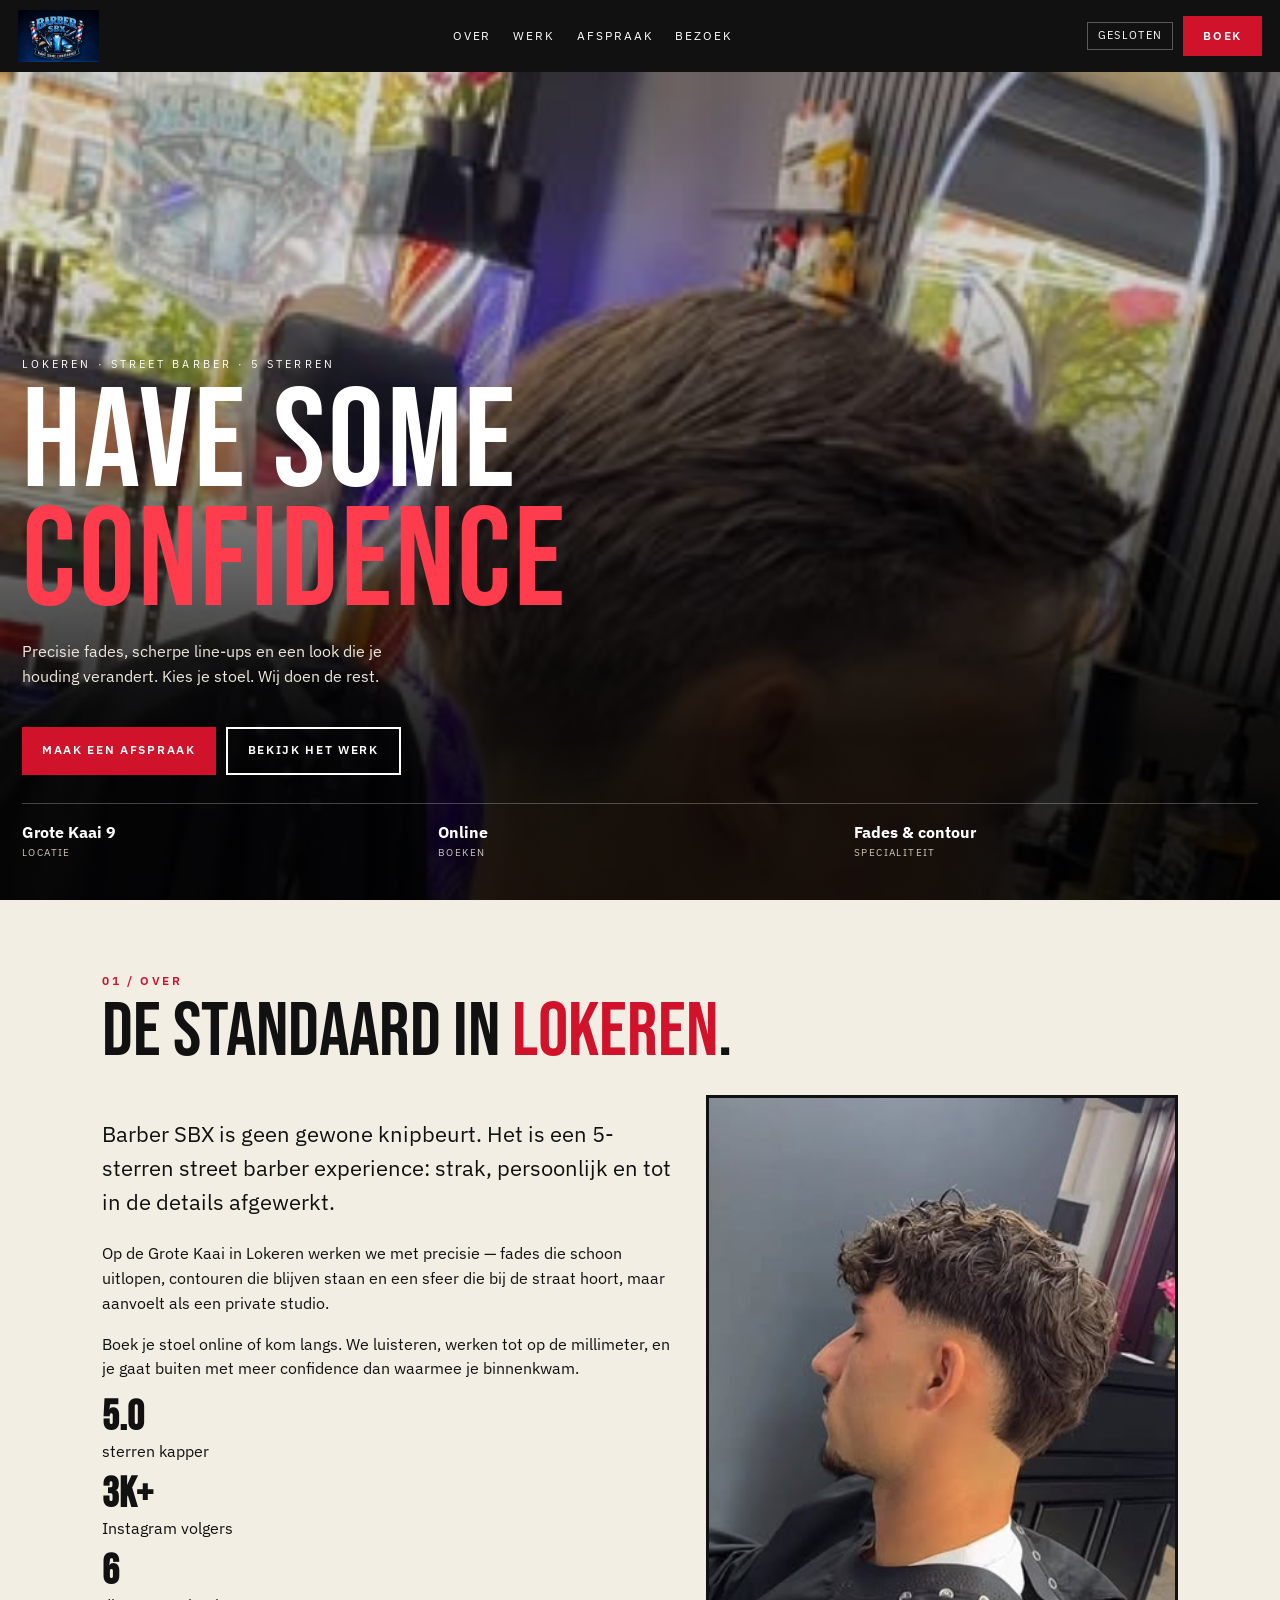
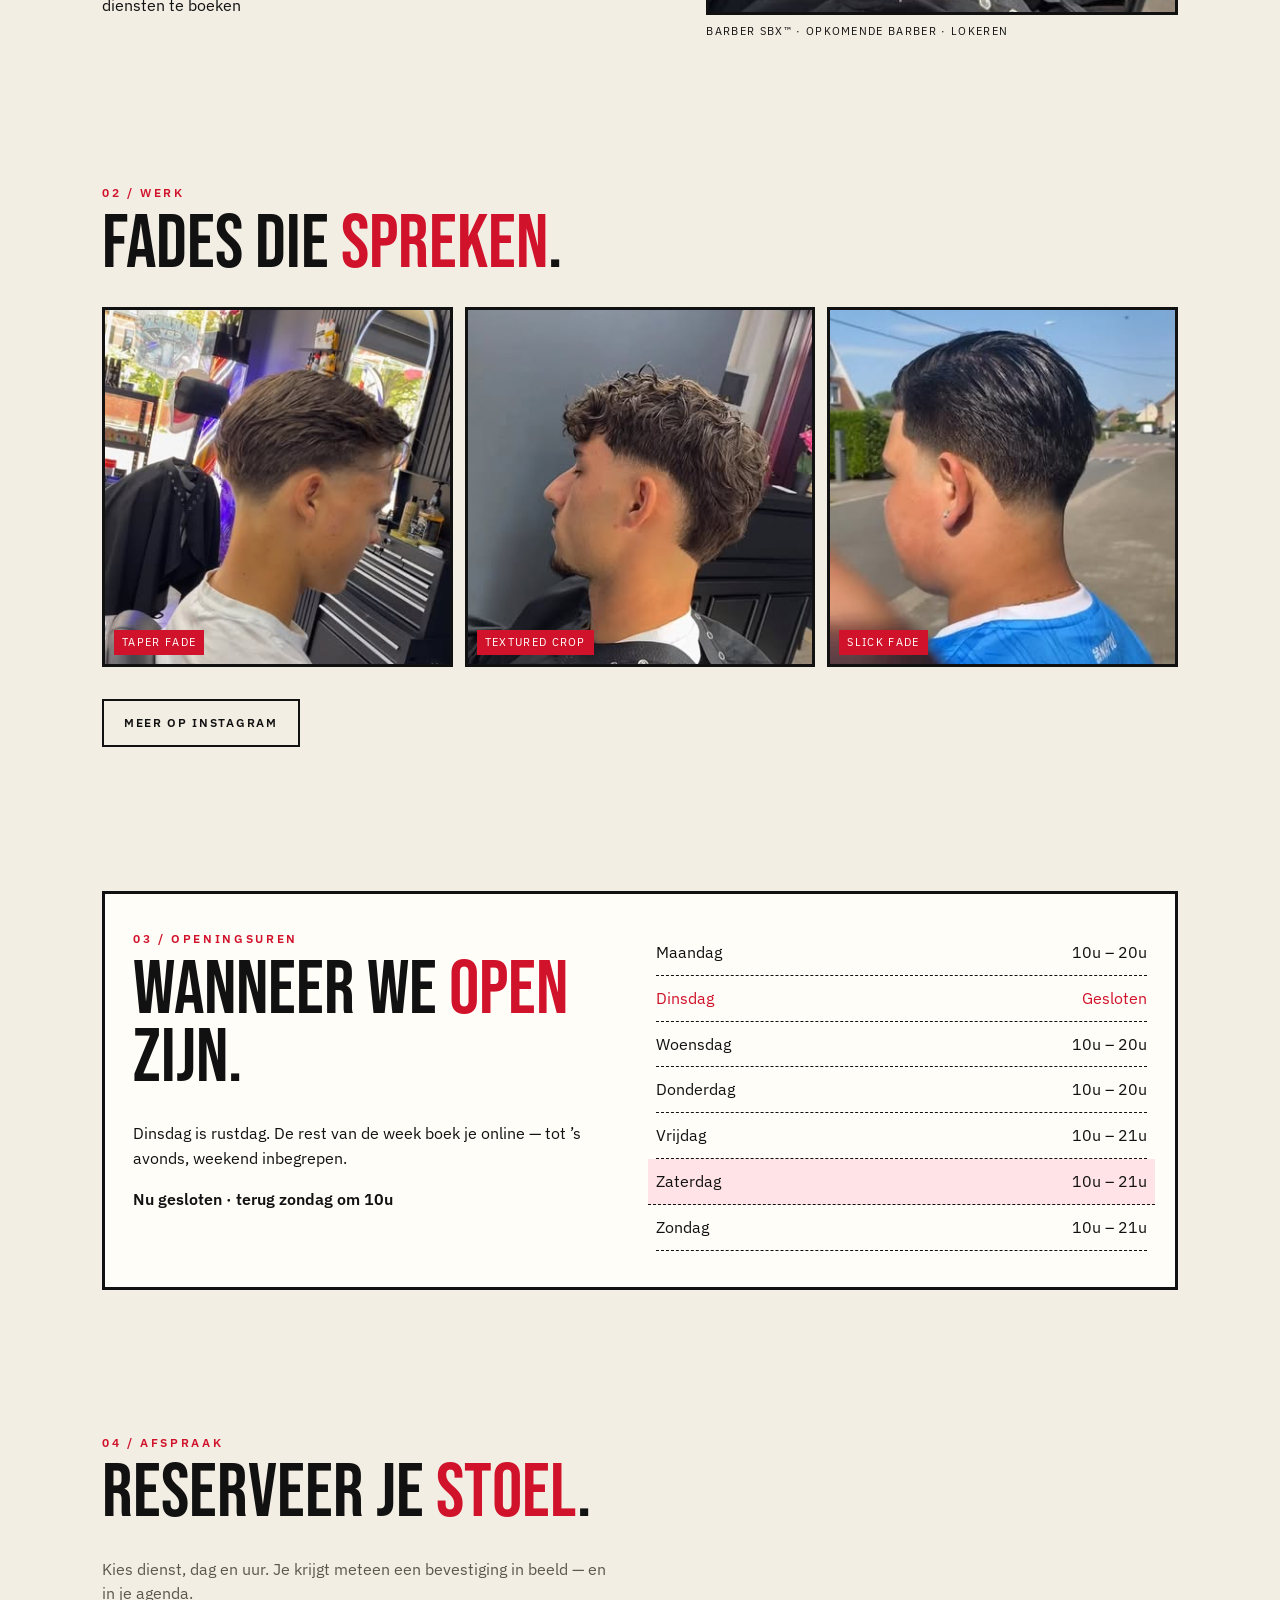
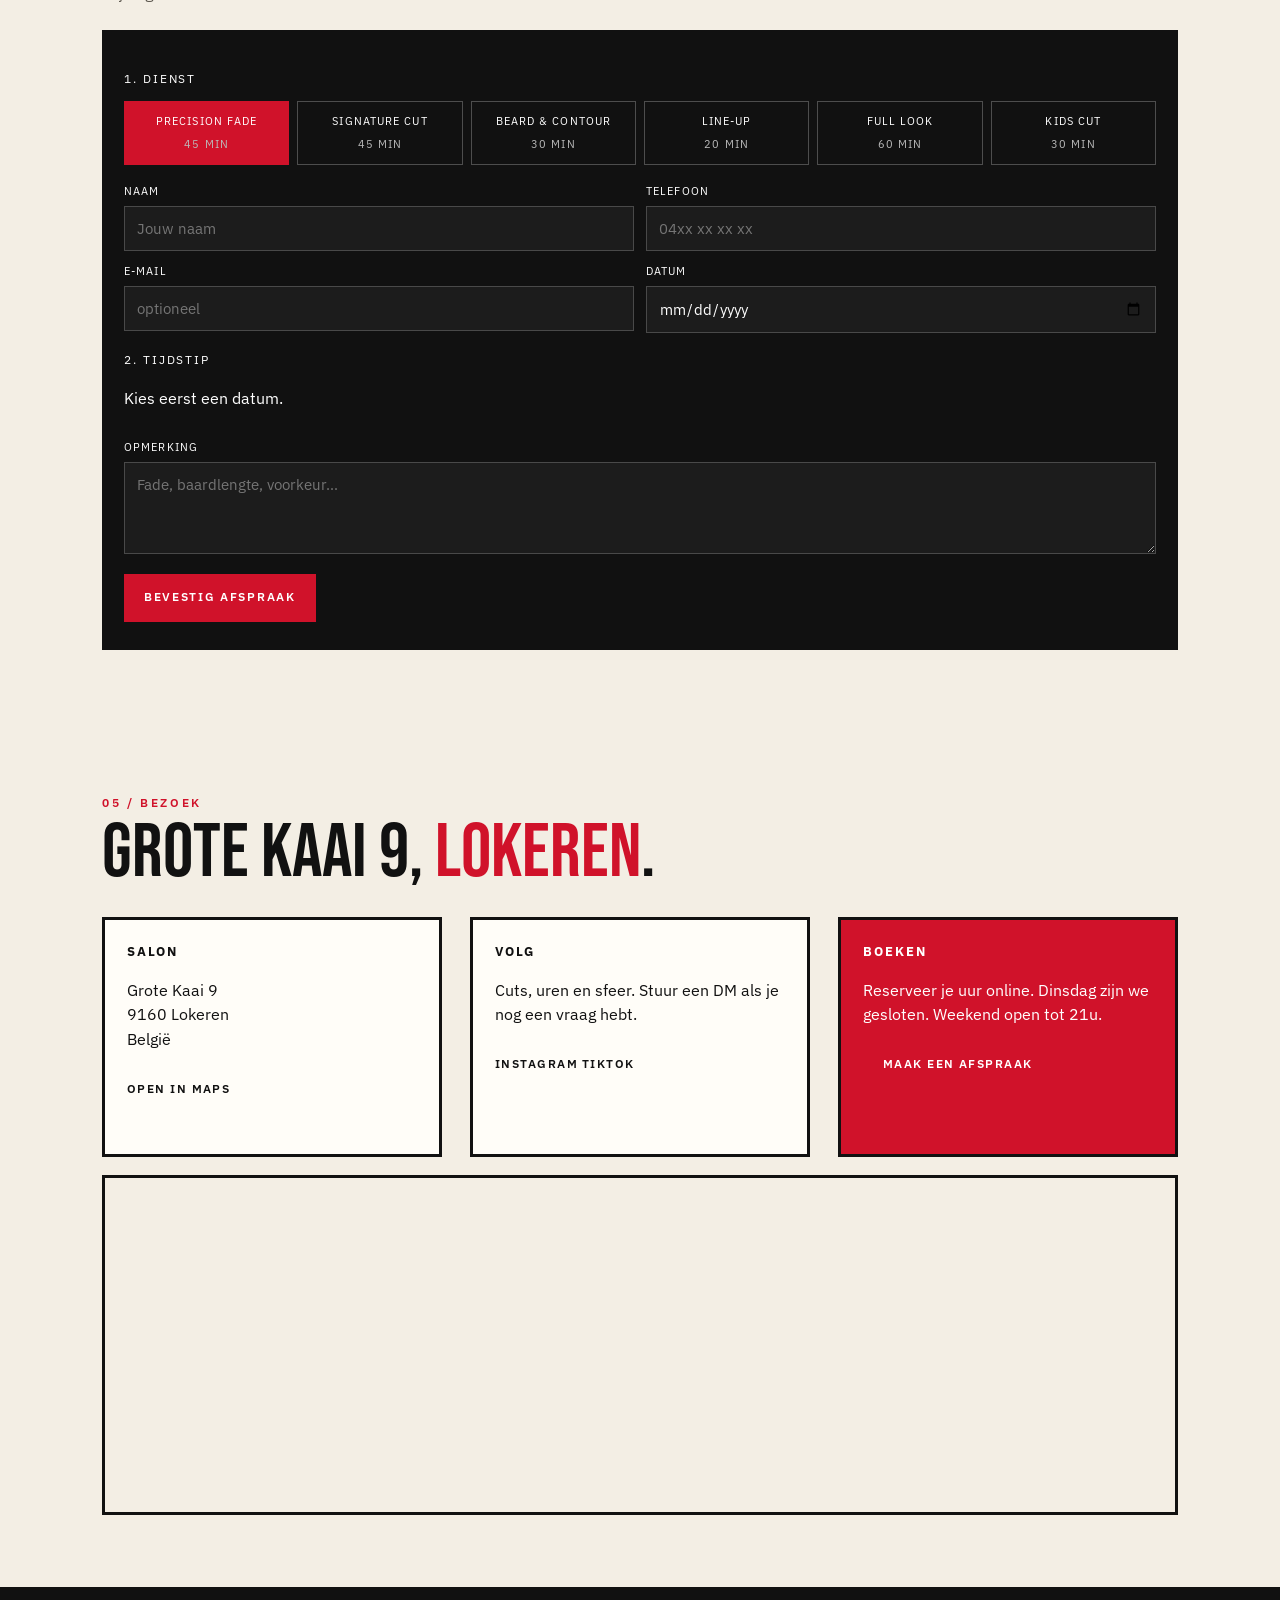
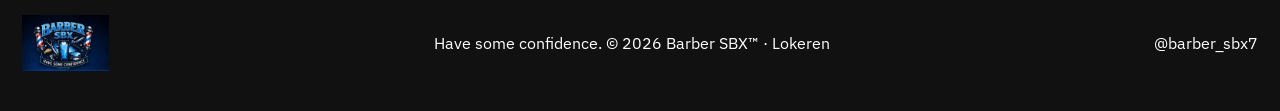
==== index.html @ 0bcbea8e "Publish the red-and-white Barber SBX site at the root. Co-authored-by: Cursor <cursoragent@cursor.co" ====
<!DOCTYPE html>
<html lang="nl">
  <head>
    <meta charset="UTF-8" />
    <meta name="viewport" content="width=device-width, initial-scale=1" />
    <title>Barber SBX™ | Street look — Lokeren</title>
    <meta
      name="description"
      content="Barber SBX in Lokeren. 5-sterren street barber voor precisie fades, knipbeurten en baard. Grote Kaai 9. Boek online je afspraak."
    />
    <meta name="theme-color" content="#111111" />
    <link rel="icon" href="./assets/brand/favicon.svg" type="image/svg+xml" />
    <meta property="og:title" content="Barber SBX™ | Have Some Confidence" />
    <meta
      property="og:description"
      content="5-sterren kapper in Lokeren. Precisie fades. Boek je afspraak online."
    />
    <meta property="og:type" content="website" />
    <meta property="og:image" content="./assets/images/work-4.jpg" />
    <meta property="og:locale" content="nl_BE" />
    <link rel="preconnect" href="https://fonts.googleapis.com" />
    <link rel="preconnect" href="https://fonts.gstatic.com" crossorigin />
    <link
      href="https://fonts.googleapis.com/css2?family=Bebas+Neue&family=IBM+Plex+Sans:ital,wght@0,400;0,500;0,600;1,400&display=swap"
      rel="stylesheet"
    />
    <link rel="stylesheet" href="./styles.css" />
  </head>
  <body>
    <div class="loader" id="loader">
      <img src="./assets/brand/logo.png" alt="Barber SBX" />
    </div>

    <header class="nav" id="nav">
      <a class="nav-brand" href="#top">
        <img src="./assets/brand/logo.png" alt="Barber SBX" />
      </a>
      <nav class="nav-links" id="navLinks" aria-label="Hoofdnavigatie">
        <a href="#over">Over</a>
        <a href="#werk">Werk</a>
        <a href="#afspraak">Afspraak</a>
        <a href="#bezoek">Bezoek</a>
      </nav>
      <div class="nav-actions">
        <span class="status-pill" id="statusPill">Status</span>
        <a class="btn btn-sm" href="#afspraak">Boek</a>
        <button class="nav-toggle" id="navToggle" aria-label="Menu" aria-expanded="false">
          <span></span><span></span>
        </button>
      </div>
    </header>

    <main id="top">
      <section class="hero">
        <video
          autoplay
          muted
          loop
          playsinline
          webkit-playsinline
          preload="auto"
          disablepictureinpicture
          controlslist="nodownload nofullscreen noremoteplayback"
          aria-label="Barber aan het knippen"
        >
          <source src="./assets/video/cut-hero.mp4" type="video/mp4" />
        </video>
        <img src="./assets/images/work-4.jpg" alt="" />
        <div class="hero-shade"></div>
        <div class="hero-copy">
          <p class="tag">Lokeren · Street barber · 5 sterren</p>
          <h1>Have some<br /><span>confidence</span></h1>
          <p class="lead">
            Precisie fades, scherpe line-ups en een look die je houding verandert.
            Kies je stoel. Wij doen de rest.
          </p>
          <div class="hero-cta">
            <a class="btn" href="#afspraak">Maak een afspraak</a>
            <a class="btn ghost" href="#werk">Bekijk het werk</a>
          </div>
          <ul class="facts">
            <li><b>Grote Kaai 9</b><span>Locatie</span></li>
            <li><b>Online</b><span>Boeken</span></li>
            <li><b>Fades &amp; contour</b><span>Specialiteit</span></li>
          </ul>
        </div>
      </section>

      <section class="block about" id="over">
        <p class="kicker">01 / Over</p>
        <h2>De standaard in <i>Lokeren</i>.</h2>
        <div class="about-grid">
          <div>
            <p class="lede">
              Barber SBX is geen gewone knipbeurt. Het is een 5-sterren street barber
              experience: strak, persoonlijk en tot in de details afgewerkt.
            </p>
            <p>
              Op de Grote Kaai in Lokeren werken we met precisie — fades die schoon
              uitlopen, contouren die blijven staan en een sfeer die bij de straat
              hoort, maar aanvoelt als een private studio.
            </p>
            <p>
              Boek je stoel online of kom langs. We luisteren, werken tot op de
              millimeter, en je gaat buiten met meer confidence dan waarmee je binnenkwam.
            </p>
            <ul class="stats">
              <li><strong data-count="5" data-suffix=".0">0</strong> sterren kapper</li>
              <li><strong data-count="3" data-suffix="k+">0</strong> Instagram volgers</li>
              <li><strong data-count="6" data-suffix="">0</strong> diensten te boeken</li>
            </ul>
          </div>
          <figure>
            <img src="./assets/images/work-5.jpg" alt="Textured fade bij Barber SBX in Lokeren" />
            <figcaption>Barber SBX™ · Opkomende barber · Lokeren</figcaption>
          </figure>
        </div>
      </section>

      <section class="block gallery" id="werk">
        <p class="kicker">02 / Werk</p>
        <h2>Fades die <i>spreken</i>.</h2>
        <div class="strip">
          <a href="./assets/images/work-4.jpg" data-lightbox>
            <img src="./assets/images/work-4.jpg" alt="Klassieke taper fade in de salon" />
            <span>Taper fade</span>
          </a>
          <a href="./assets/images/work-5.jpg" data-lightbox>
            <img src="./assets/images/work-5.jpg" alt="Textured crop fade bij Barber SBX" />
            <span>Textured crop</span>
          </a>
          <a href="./assets/images/work-2.jpg" data-lightbox>
            <img src="./assets/images/work-2.jpg" alt="Slick back fade in Lokeren" />
            <span>Slick fade</span>
          </a>
        </div>
        <a class="btn ghost" href="https://www.instagram.com/barber_sbx7/" target="_blank" rel="noopener">
          Meer op Instagram
        </a>
      </section>

      <section class="block hours" id="uren">
        <div class="ticket">
          <div>
            <p class="kicker">03 / Openingsuren</p>
            <h2>Wanneer we <i>open</i> zijn.</h2>
            <p>
              Dinsdag is rustdag. De rest van de week boek je online — tot ’s avonds,
              weekend inbegrepen.
            </p>
            <p class="live-line" id="liveLine">We kijken of de stoel vrij is…</p>
          </div>
          <ol class="hours-table" id="hoursTable">
            <li data-day="1"><span>Maandag</span><span>10u – 20u</span></li>
            <li data-day="2" class="closed"><span>Dinsdag</span><span>Gesloten</span></li>
            <li data-day="3"><span>Woensdag</span><span>10u – 20u</span></li>
            <li data-day="4"><span>Donderdag</span><span>10u – 20u</span></li>
            <li data-day="5"><span>Vrijdag</span><span>10u – 21u</span></li>
            <li data-day="6"><span>Zaterdag</span><span>10u – 21u</span></li>
            <li data-day="0"><span>Zondag</span><span>10u – 21u</span></li>
          </ol>
        </div>
      </section>

      <section class="block booking" id="afspraak">
        <p class="kicker">04 / Afspraak</p>
        <h2>Reserveer je <i>stoel</i>.</h2>
        <p class="note">Kies dienst, dag en uur. Je krijgt meteen een bevestiging in beeld — en in je agenda.</p>

        <form class="book-form" id="bookForm">
          <p class="book-label">1. Dienst</p>
          <div class="book-services" id="bookServices">
            <label class="service-chip">
              <input type="radio" name="service" value="fade" checked />
              <span>Precision Fade <em>45 min</em></span>
            </label>
            <label class="service-chip">
              <input type="radio" name="service" value="cut" />
              <span>Signature Cut <em>45 min</em></span>
            </label>
            <label class="service-chip">
              <input type="radio" name="service" value="beard" />
              <span>Beard &amp; Contour <em>30 min</em></span>
            </label>
            <label class="service-chip">
              <input type="radio" name="service" value="lineup" />
              <span>Line-up <em>20 min</em></span>
            </label>
            <label class="service-chip">
              <input type="radio" name="service" value="full" />
              <span>Full Look <em>60 min</em></span>
            </label>
            <label class="service-chip">
              <input type="radio" name="service" value="kids" />
              <span>Kids Cut <em>30 min</em></span>
            </label>
          </div>

          <div class="book-grid">
            <label>Naam <input id="bookName" name="name" type="text" autocomplete="name" required placeholder="Jouw naam" /></label>
            <label>Telefoon <input id="bookPhone" name="phone" type="tel" autocomplete="tel" required placeholder="04xx xx xx xx" /></label>
            <label>E-mail <input id="bookEmail" name="email" type="email" autocomplete="email" placeholder="optioneel" /></label>
            <label>Datum <input id="bookDate" name="date" type="date" required /></label>
          </div>

          <p class="book-label">2. Tijdstip</p>
          <p class="slot-hint" id="slotHint">Kies eerst een datum.</p>
          <div class="slots" id="slots" role="listbox" aria-label="Beschikbare uren"></div>

          <label class="wide">Opmerking <textarea id="bookNote" name="note" rows="3" placeholder="Fade, baardlengte, voorkeur…"></textarea></label>
          <input type="hidden" id="bookTime" name="time" />
          <button class="btn" type="submit" id="bookSubmit">Bevestig afspraak</button>
        </form>

        <div class="book-success" id="bookSuccess" hidden>
          <p class="kicker">Bevestigd</p>
          <h3>Je stoel staat klaar.</h3>
          <p id="bookSummary"></p>
          <div class="hero-cta">
            <button class="btn" type="button" id="bookIcs">Zet in je agenda</button>
            <button class="btn ghost" type="button" id="bookNew">Nieuwe afspraak</button>
          </div>
        </div>
      </section>

      <section class="block visit" id="bezoek">
        <p class="kicker">05 / Bezoek</p>
        <h2>Grote Kaai 9, <i>Lokeren</i>.</h2>
        <div class="cards">
          <article>
            <h3>Salon</h3>
            <p>Grote Kaai 9<br />9160 Lokeren<br />België</p>
            <a href="https://maps.google.com/?q=Grote+Kaai+9,+9160+Lokeren" target="_blank" rel="noopener">Open in Maps</a>
          </article>
          <article>
            <h3>Volg</h3>
            <p>Cuts, uren en sfeer. Stuur een DM als je nog een vraag hebt.</p>
            <a href="https://www.instagram.com/barber_sbx7/" target="_blank" rel="noopener">Instagram</a>
            <a href="https://www.tiktok.com/@barber_sbx" target="_blank" rel="noopener">TikTok</a>
          </article>
          <article class="hot">
            <h3>Boeken</h3>
            <p>Reserveer je uur online. Dinsdag zijn we gesloten. Weekend open tot 21u.</p>
            <a class="btn" href="#afspraak">Maak een afspraak</a>
          </article>
        </div>
        <div class="map-wrap">
          <iframe
            title="Barber SBX op Grote Kaai 9, Lokeren"
            loading="lazy"
            referrerpolicy="no-referrer-when-downgrade"
            src="https://maps.google.com/maps?q=Grote%20Kaai%209%2C%209160%20Lokeren&t=&z=16&ie=UTF8&iwloc=&output=embed"
          ></iframe>
        </div>
      </section>
    </main>

    <a class="float-book" href="#afspraak">Boek</a>

    <footer class="footer">
      <img src="./assets/brand/logo.png" alt="Barber SBX" />
      <p>Have some confidence. © <span id="year"></span> Barber SBX™ · Lokeren</p>
      <a href="https://www.instagram.com/barber_sbx7/" target="_blank" rel="noopener">@barber_sbx7</a>
    </footer>

    <div class="lightbox" id="lightbox" hidden>
      <button class="lightbox-close" id="lightboxClose" aria-label="Sluiten">Sluiten</button>
      <img id="lightboxImg" alt="" />
    </div>

    <script src="./app.js"></script>
  </body>
</html>
---- styles.css ----
:root {
  --paper: #f3eee4;
  --ink: #111111;
  --muted: #5c574e;
  --red: #d0122a;
  --red-2: #ff3b4e;
  --line: #111111;
  --white: #fffdf8;
}

* { box-sizing: border-box; }
html { scroll-behavior: smooth; }
body {
  margin: 0;
  background: var(--paper);
  color: var(--ink);
  font-family: "IBM Plex Sans", system-ui, sans-serif;
  line-height: 1.55;
}
img, video { max-width: 100%; display: block; }
a { color: inherit; text-decoration: none; }
button, input, textarea { font: inherit; color: inherit; }
button { background: none; border: 0; cursor: pointer; }

.loader {
  position: fixed;
  inset: 0;
  z-index: 100;
  display: grid;
  place-items: center;
  background: var(--ink);
  transition: opacity 0.6s ease, visibility 0.6s ease;
}
.loader.hide { opacity: 0; visibility: hidden; pointer-events: none; }
.loader img { width: min(240px, 70vw); }

.nav {
  position: fixed;
  inset: 0 0 auto;
  z-index: 90;
  height: 72px;
  display: flex;
  align-items: center;
  justify-content: space-between;
  padding: 0 18px;
  background: #111;
  color: #fff;
}
.nav img { height: 52px; }
.nav-links { display: flex; gap: 22px; }
.nav-links a {
  text-transform: uppercase;
  letter-spacing: 0.16em;
  font-size: 12px;
}
.nav-actions { display: flex; align-items: center; gap: 10px; }
.status-pill {
  border: 1px solid rgba(255,255,255,0.3);
  padding: 4px 10px;
  font-size: 11px;
  letter-spacing: 0.12em;
  text-transform: uppercase;
}
.status-pill.open { border-color: #7dff9a; color: #7dff9a; }
.nav-toggle {
  display: none;
  width: 44px;
  height: 44px;
  position: relative;
}
.nav-toggle span {
  position: absolute;
  left: 12px;
  right: 12px;
  height: 2px;
  background: #fff;
}
.nav-toggle span:first-child { top: 16px; }
.nav-toggle span:last-child { top: 26px; }
.nav-toggle.active span:first-child { top: 21px; transform: rotate(45deg); }
.nav-toggle.active span:last-child { top: 21px; transform: rotate(-45deg); }

.btn {
  display: inline-flex;
  align-items: center;
  justify-content: center;
  min-height: 48px;
  padding: 0 20px;
  background: var(--red);
  color: #fff;
  text-transform: uppercase;
  letter-spacing: 0.14em;
  font-size: 12px;
  font-weight: 600;
}
.btn.ghost, .btn-ghost {
  background: transparent;
  color: inherit;
  border: 2px solid currentColor;
}
.btn-sm { min-height: 40px; background: var(--red); color: #fff; }

.hero {
  position: relative;
  min-height: 100svh;
  color: #fff;
  overflow: hidden;
}
.hero video, .hero > img {
  position: absolute;
  inset: 0;
  width: 100%;
  height: 100%;
  object-fit: cover;
  object-position: center 30%;
  pointer-events: none;
}
.hero video { z-index: 1; }
.hero-shade {
  position: absolute;
  inset: 0;
  z-index: 2;
  background: linear-gradient(to top, rgba(0,0,0,0.86) 18%, rgba(0,0,0,0.15) 70%);
}
.hero-copy {
  position: relative;
  z-index: 3;
  min-height: 100svh;
  display: flex;
  flex-direction: column;
  justify-content: flex-end;
  padding: 110px 22px 40px;
}
.tag {
  margin: 0 0 12px;
  text-transform: uppercase;
  letter-spacing: 0.28em;
  font-size: 11px;
}
.hero h1 {
  margin: 0;
  font-family: "Bebas Neue", sans-serif;
  font-size: clamp(64px, 16vw, 140px);
  line-height: 0.85;
  letter-spacing: 0.02em;
  font-weight: 400;
}
.hero h1 span { color: var(--red-2); }
.lead { max-width: 420px; color: #ece7dc; }
.hero-cta { display: flex; flex-wrap: wrap; gap: 10px; margin: 22px 0 28px; }
.facts {
  display: grid;
  grid-template-columns: repeat(3, 1fr);
  gap: 12px;
  margin: 0;
  padding: 16px 0 0;
  border-top: 1px solid rgba(255,255,255,0.25);
  list-style: none;
}
.facts b { display: block; }
.facts span {
  display: block;
  text-transform: uppercase;
  letter-spacing: 0.14em;
  font-size: 10px;
  color: #cfc8bb;
}

video::-webkit-media-controls,
video::-webkit-media-controls-start-playback-button,
video::-webkit-media-controls-overlay-play-button {
  display: none !important;
  opacity: 0;
  pointer-events: none;
}

.block { padding: 72px 22px; max-width: 1120px; margin: 0 auto; }
.kicker {
  margin: 0 0 8px;
  color: var(--red);
  text-transform: uppercase;
  letter-spacing: 0.22em;
  font-size: 12px;
  font-weight: 600;
}
h2 {
  margin: 0 0 28px;
  font-family: "Bebas Neue", sans-serif;
  font-size: clamp(42px, 8vw, 76px);
  line-height: 0.9;
  font-weight: 400;
}
h2 i { color: var(--red); font-style: normal; }
.lede { font-size: 22px; }
.about-grid, .cards {
  display: grid;
  grid-template-columns: 1.1fr 0.9fr;
  gap: 28px;
}
.stats { list-style: none; padding: 0; display: grid; gap: 10px; }
.stats strong {
  font-family: "Bebas Neue", sans-serif;
  font-size: 42px;
  display: block;
  line-height: 1;
}
figure { margin: 0; }
figure img { width: 100%; height: 520px; object-fit: cover; border: 3px solid #111; }
figcaption { margin-top: 8px; text-transform: uppercase; letter-spacing: 0.12em; font-size: 11px; }

.strip {
  display: grid;
  grid-auto-flow: column;
  grid-auto-columns: minmax(240px, 1fr);
  gap: 12px;
  overflow-x: auto;
  scroll-snap-type: x mandatory;
  padding-bottom: 10px;
  margin-bottom: 22px;
}
.strip a { position: relative; scroll-snap-align: start; }
.strip img { width: 100%; height: 360px; object-fit: cover; border: 3px solid #111; }
.strip span {
  position: absolute;
  left: 12px;
  bottom: 12px;
  background: var(--red);
  color: #fff;
  padding: 4px 8px;
  font-size: 11px;
  text-transform: uppercase;
  letter-spacing: 0.12em;
}

.ticket {
  display: grid;
  grid-template-columns: 1fr 1fr;
  gap: 32px;
  background: var(--white);
  border: 3px solid #111;
  padding: 36px 28px;
}
.live-line { font-weight: 600; }
.hours-table { list-style: none; margin: 0; padding: 0; }
.hours-table li {
  display: flex;
  justify-content: space-between;
  border-bottom: 1px dashed #111;
  padding: 10px 0;
}
.hours-table li.today { background: #ffe3e6; margin: 0 -8px; padding: 10px 8px; }
.hours-table li.closed { color: var(--red); }

.note { color: var(--muted); max-width: 520px; }
.book-form, .book-success {
  background: #111;
  color: #fff;
  padding: 28px 22px;
  margin-top: 24px;
}
.book-label { text-transform: uppercase; letter-spacing: 0.16em; font-size: 12px; }
.book-services, .slots { display: grid; grid-template-columns: repeat(auto-fill, minmax(150px, 1fr)); gap: 8px; }
.service-chip input { position: absolute; opacity: 0; }
.service-chip span, .slot {
  display: grid;
  place-items: center;
  min-height: 64px;
  border: 1px solid rgba(255,255,255,0.25);
  padding: 8px;
  text-align: center;
}
.service-chip em { display: block; font-style: normal; font-size: 11px; color: #bbb; }
.service-chip input:checked + span, .slot.active {
  background: var(--red);
  border-color: var(--red);
}
.book-grid { display: grid; grid-template-columns: 1fr 1fr; gap: 12px; margin: 18px 0; }
.book-form label { display: flex; flex-direction: column; gap: 6px; text-transform: uppercase; letter-spacing: 0.1em; font-size: 11px; }
.book-form input, .book-form textarea {
  background: #1c1c1c;
  border: 1px solid rgba(255,255,255,0.2);
  padding: 10px 12px;
  text-transform: none;
  letter-spacing: 0;
  font-size: 15px;
}
.wide { grid-column: 1 / -1; display: flex; flex-direction: column; gap: 6px; margin: 12px 0 20px; }
.slot { min-height: 44px; color: #fff; }
.slot:disabled { opacity: 0.35; }

.cards { grid-template-columns: repeat(3, 1fr); }
.cards article {
  border: 3px solid #111;
  padding: 22px;
  min-height: 240px;
  background: var(--white);
}
.cards .hot { background: var(--red); color: #fff; }
.cards h3 { margin: 0 0 12px; text-transform: uppercase; letter-spacing: 0.16em; font-size: 13px; }
.cards a { display: inline-block; margin-top: 12px; text-transform: uppercase; letter-spacing: 0.12em; font-size: 12px; font-weight: 600; }
.map-wrap { margin-top: 18px; border: 3px solid #111; height: 340px; overflow: hidden; }
.map-wrap iframe { width: 100%; height: 100%; border: 0; }

.float-book {
  position: fixed;
  right: 16px;
  bottom: 16px;
  z-index: 40;
  width: 72px;
  height: 72px;
  border-radius: 50%;
  display: none;
  place-items: center;
  background: var(--red);
  color: #fff;
  text-transform: uppercase;
  letter-spacing: 0.12em;
  font-size: 11px;
  font-weight: 700;
}

.footer {
  background: #111;
  color: #fff;
  padding: 28px 22px 40px;
  display: flex;
  justify-content: space-between;
  align-items: center;
  gap: 16px;
  flex-wrap: wrap;
}
.footer img { height: 56px; }

.lightbox {
  position: fixed;
  inset: 0;
  z-index: 200;
  background: rgba(0,0,0,0.92);
  display: grid;
  place-items: center;
  padding: 24px;
}
.lightbox[hidden] { display: none; }
.lightbox img { max-height: 86vh; }
.lightbox-close { position: absolute; top: 16px; right: 16px; color: #fff; }

@media (max-width: 900px) {
  .nav-links {
    position: fixed;
    inset: 0;
    background: #111;
    flex-direction: column;
    padding: 100px 28px;
    gap: 20px;
    transform: translateX(100%);
    transition: transform 0.3s ease;
    z-index: 80;
  }
  .nav-links.open { transform: translateX(0); }
  .nav-toggle { display: block; position: relative; z-index: 95; }
  .nav .btn-sm { display: none; }
  .about-grid, .ticket, .cards, .book-grid, .facts { grid-template-columns: 1fr; }
  .float-book { display: grid; }
  figure img, .strip img { height: 280px; }
}

@media (max-width: 640px) {
  .status-pill { display: none; }
  .hero h1 { font-size: 72px; }
}
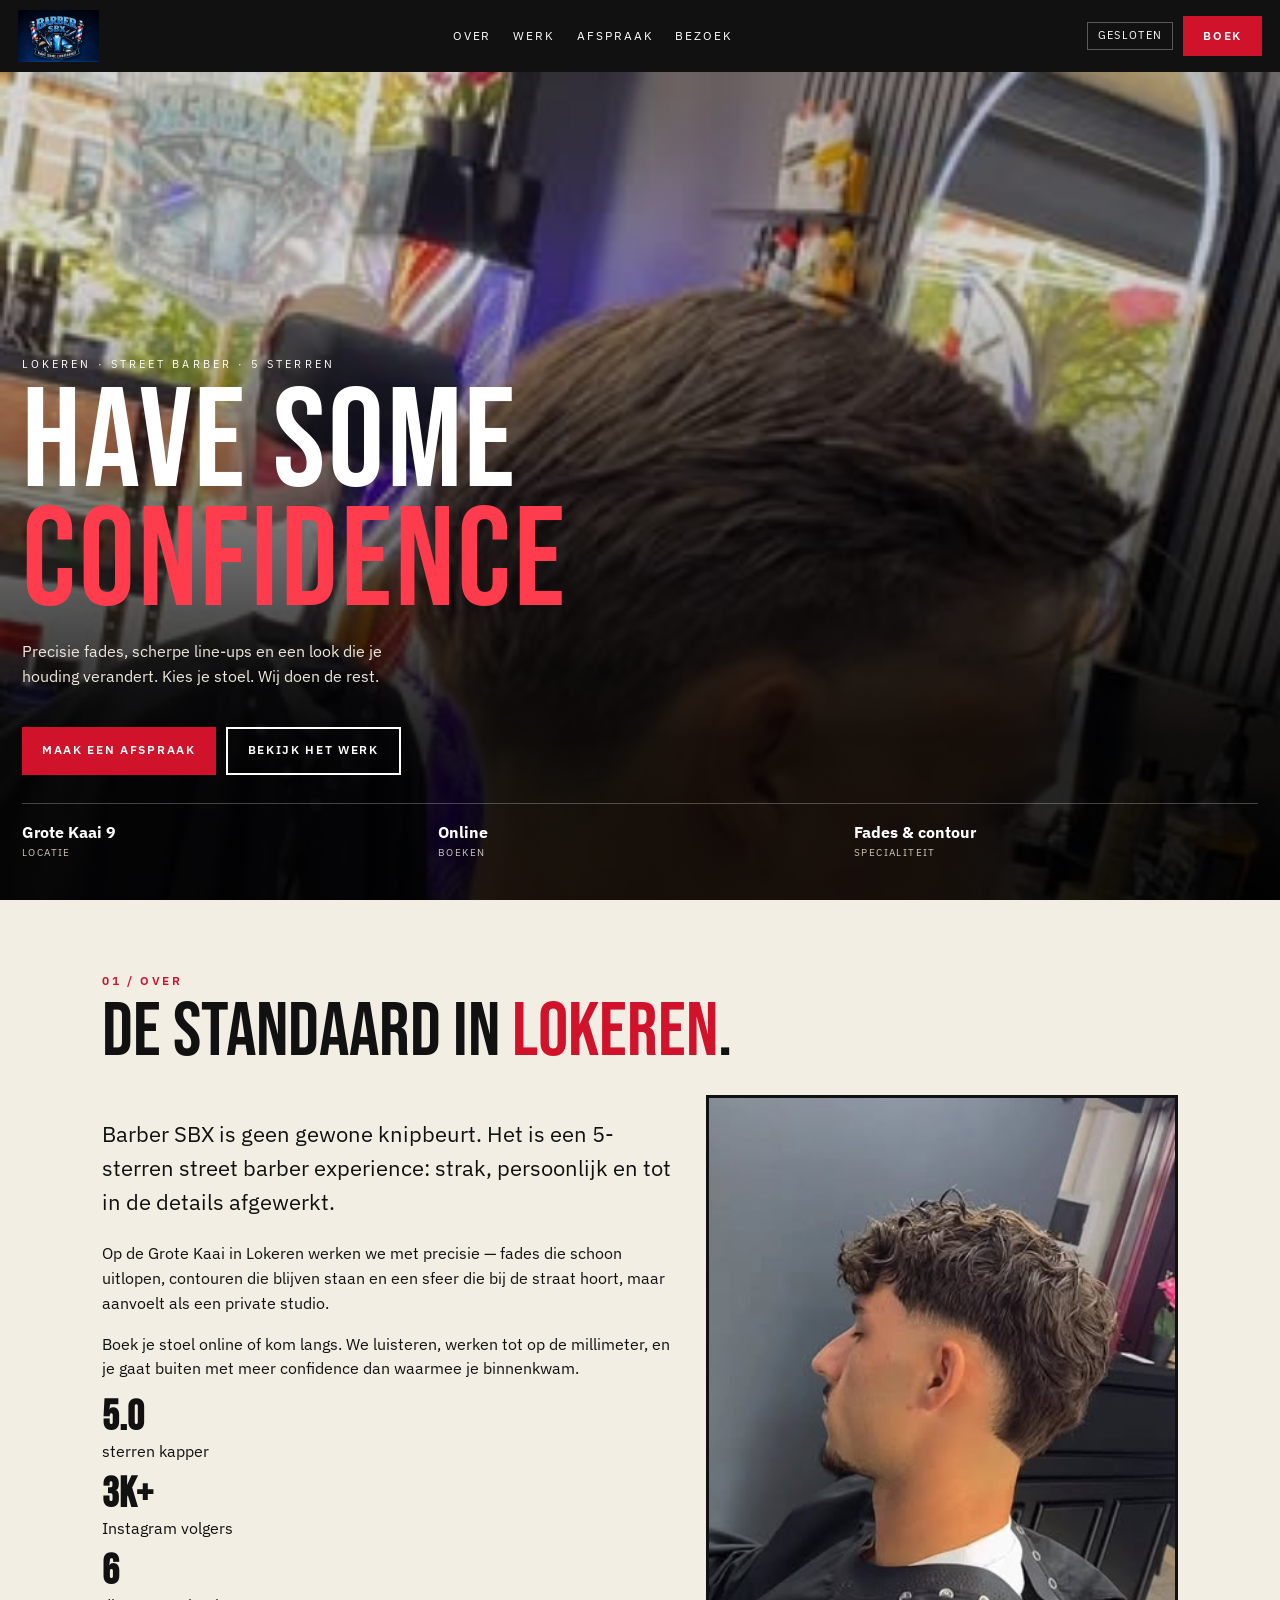
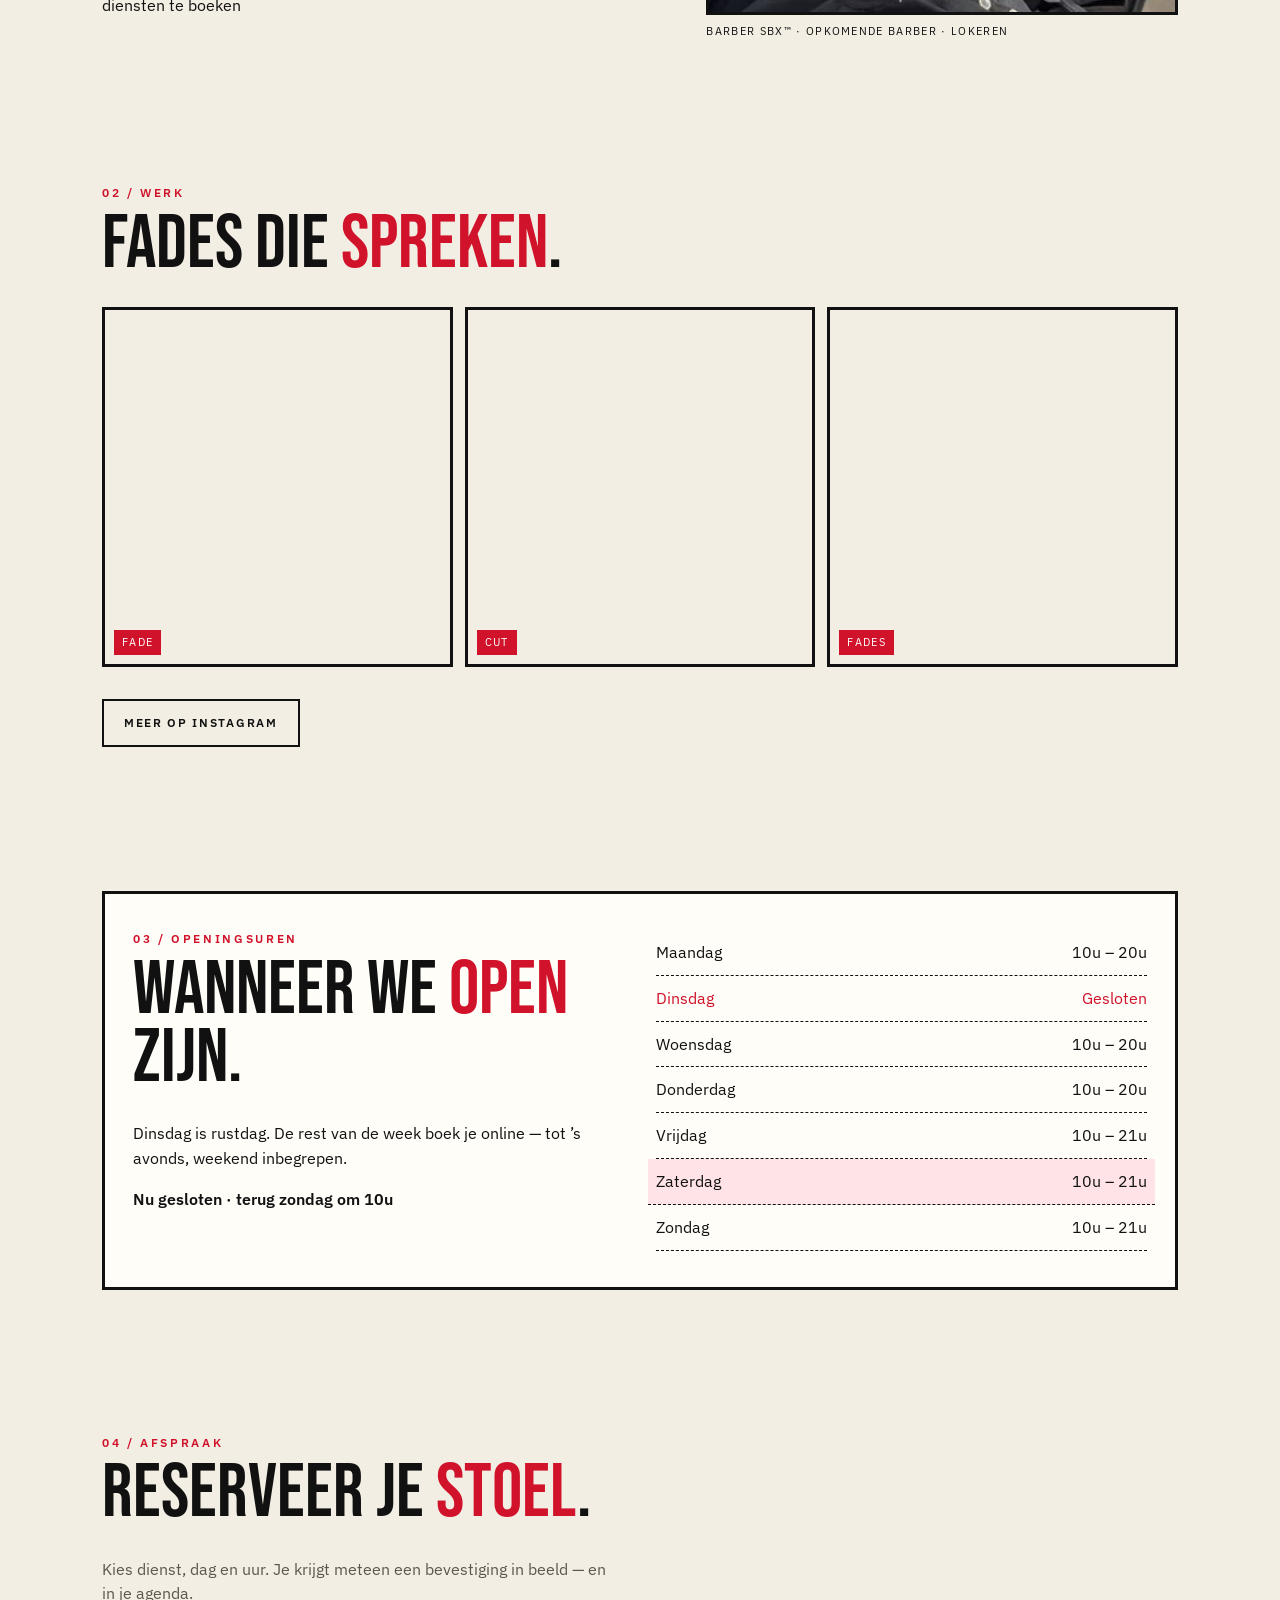
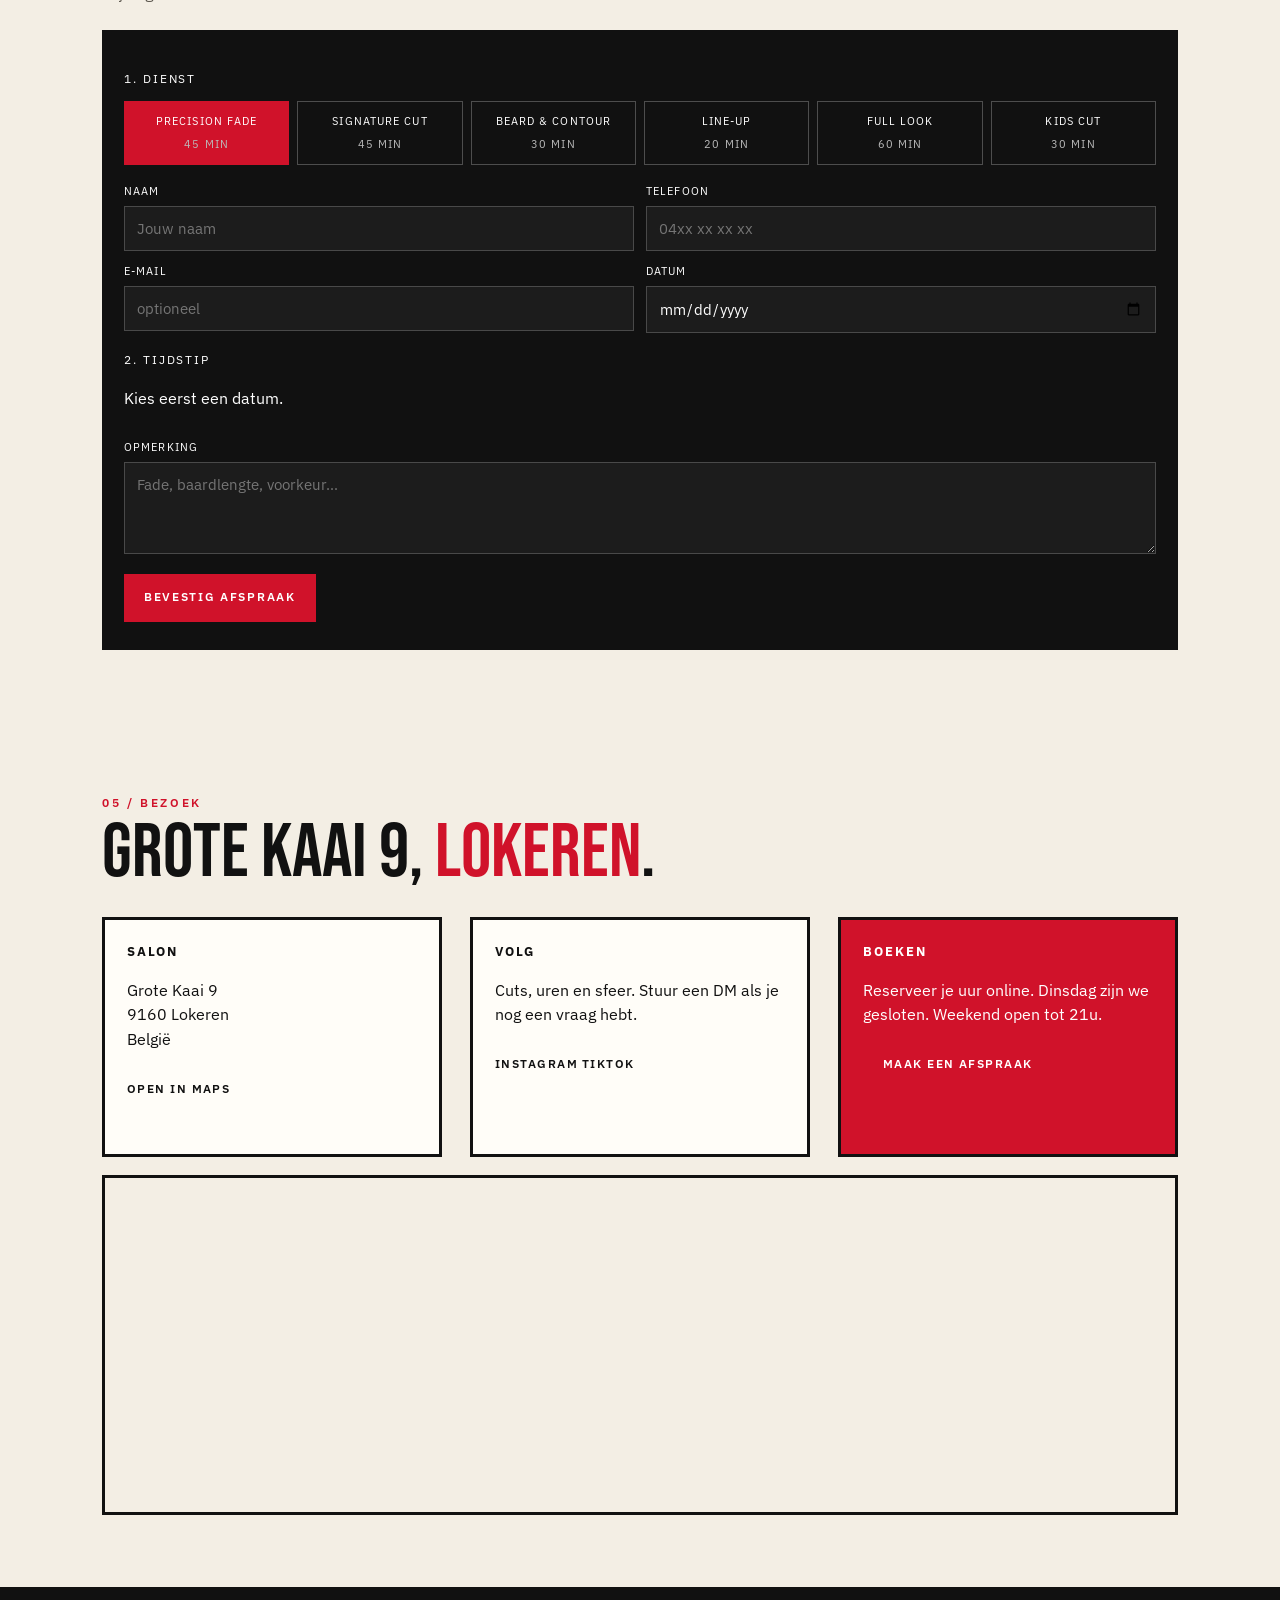
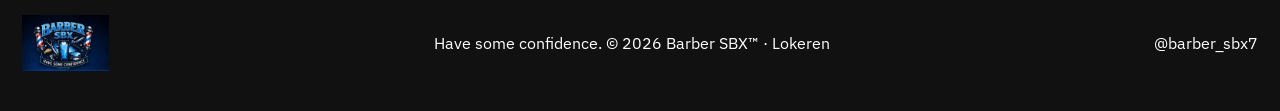
==== commit acae3197: "Play Instagram example cuts in the Werk gallery. Co-authored-by: Cursor <cursoragent@cursor.com>" ====
--- a/index.html
+++ b/index.html
@@ -121,18 +121,54 @@
         <p class="kicker">02 / Werk</p>
         <h2>Fades die <i>spreken</i>.</h2>
         <div class="strip">
-          <a href="./assets/images/work-4.jpg" data-lightbox>
-            <img src="./assets/images/work-4.jpg" alt="Klassieke taper fade in de salon" />
-            <span>Taper fade</span>
-          </a>
-          <a href="./assets/images/work-5.jpg" data-lightbox>
-            <img src="./assets/images/work-5.jpg" alt="Textured crop fade bij Barber SBX" />
-            <span>Textured crop</span>
-          </a>
-          <a href="./assets/images/work-2.jpg" data-lightbox>
-            <img src="./assets/images/work-2.jpg" alt="Slick back fade in Lokeren" />
-            <span>Slick fade</span>
-          </a>
+          <figure>
+            <video
+              autoplay
+              muted
+              loop
+              playsinline
+              webkit-playsinline
+              preload="metadata"
+              disablepictureinpicture
+              controlslist="nodownload nofullscreen noremoteplayback"
+              aria-label="Voorbeeldkapsel fade van Barber SBX"
+            >
+              <source src="./assets/video/cut-1.mp4" type="video/mp4" />
+            </video>
+            <span>Fade</span>
+          </figure>
+          <figure>
+            <video
+              autoplay
+              muted
+              loop
+              playsinline
+              webkit-playsinline
+              preload="metadata"
+              disablepictureinpicture
+              controlslist="nodownload nofullscreen noremoteplayback"
+              aria-label="Voorbeeldkapsel cut van Barber SBX"
+            >
+              <source src="./assets/video/cut-2.mp4" type="video/mp4" />
+            </video>
+            <span>Cut</span>
+          </figure>
+          <figure>
+            <video
+              autoplay
+              muted
+              loop
+              playsinline
+              webkit-playsinline
+              preload="metadata"
+              disablepictureinpicture
+              controlslist="nodownload nofullscreen noremoteplayback"
+              aria-label="Voorbeeldkapsels fades van Barber SBX"
+            >
+              <source src="./assets/video/cut-3.mp4" type="video/mp4" />
+            </video>
+            <span>Fades</span>
+          </figure>
         </div>
         <a class="btn ghost" href="https://www.instagram.com/barber_sbx7/" target="_blank" rel="noopener">
           Meer op Instagram
--- a/styles.css
+++ b/styles.css
@@ -218,8 +218,21 @@
   padding-bottom: 10px;
   margin-bottom: 22px;
 }
-.strip a { position: relative; scroll-snap-align: start; }
-.strip img { width: 100%; height: 360px; object-fit: cover; border: 3px solid #111; }
+.strip a,
+.strip figure {
+  position: relative;
+  margin: 0;
+  scroll-snap-align: start;
+}
+.strip img,
+.strip video {
+  width: 100%;
+  height: 360px;
+  object-fit: cover;
+  border: 3px solid #111;
+  display: block;
+  pointer-events: none;
+}
 .strip span {
   position: absolute;
   left: 12px;
@@ -361,7 +374,7 @@
   .nav .btn-sm { display: none; }
   .about-grid, .ticket, .cards, .book-grid, .facts { grid-template-columns: 1fr; }
   .float-book { display: grid; }
-  figure img, .strip img { height: 280px; }
+  figure img, .strip img, .strip video { height: 280px; }
 }
 
 @media (max-width: 640px) {
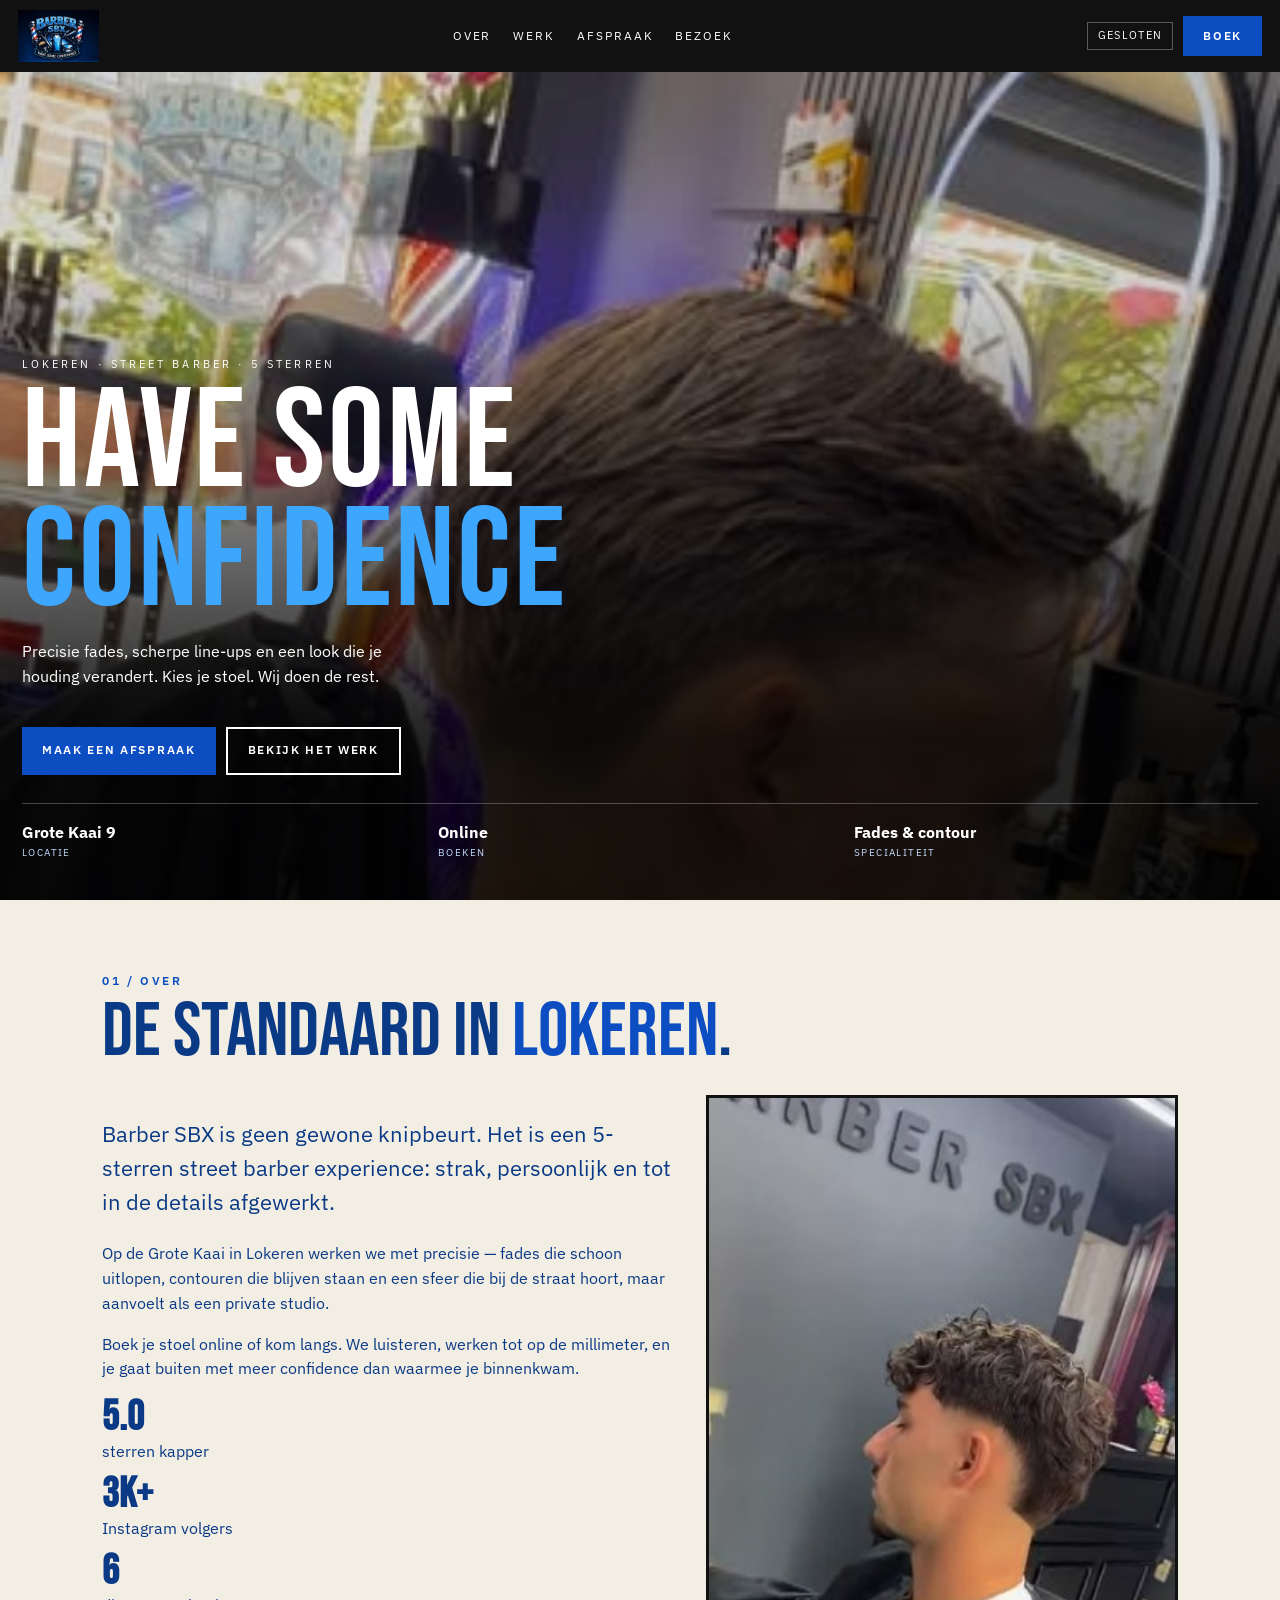
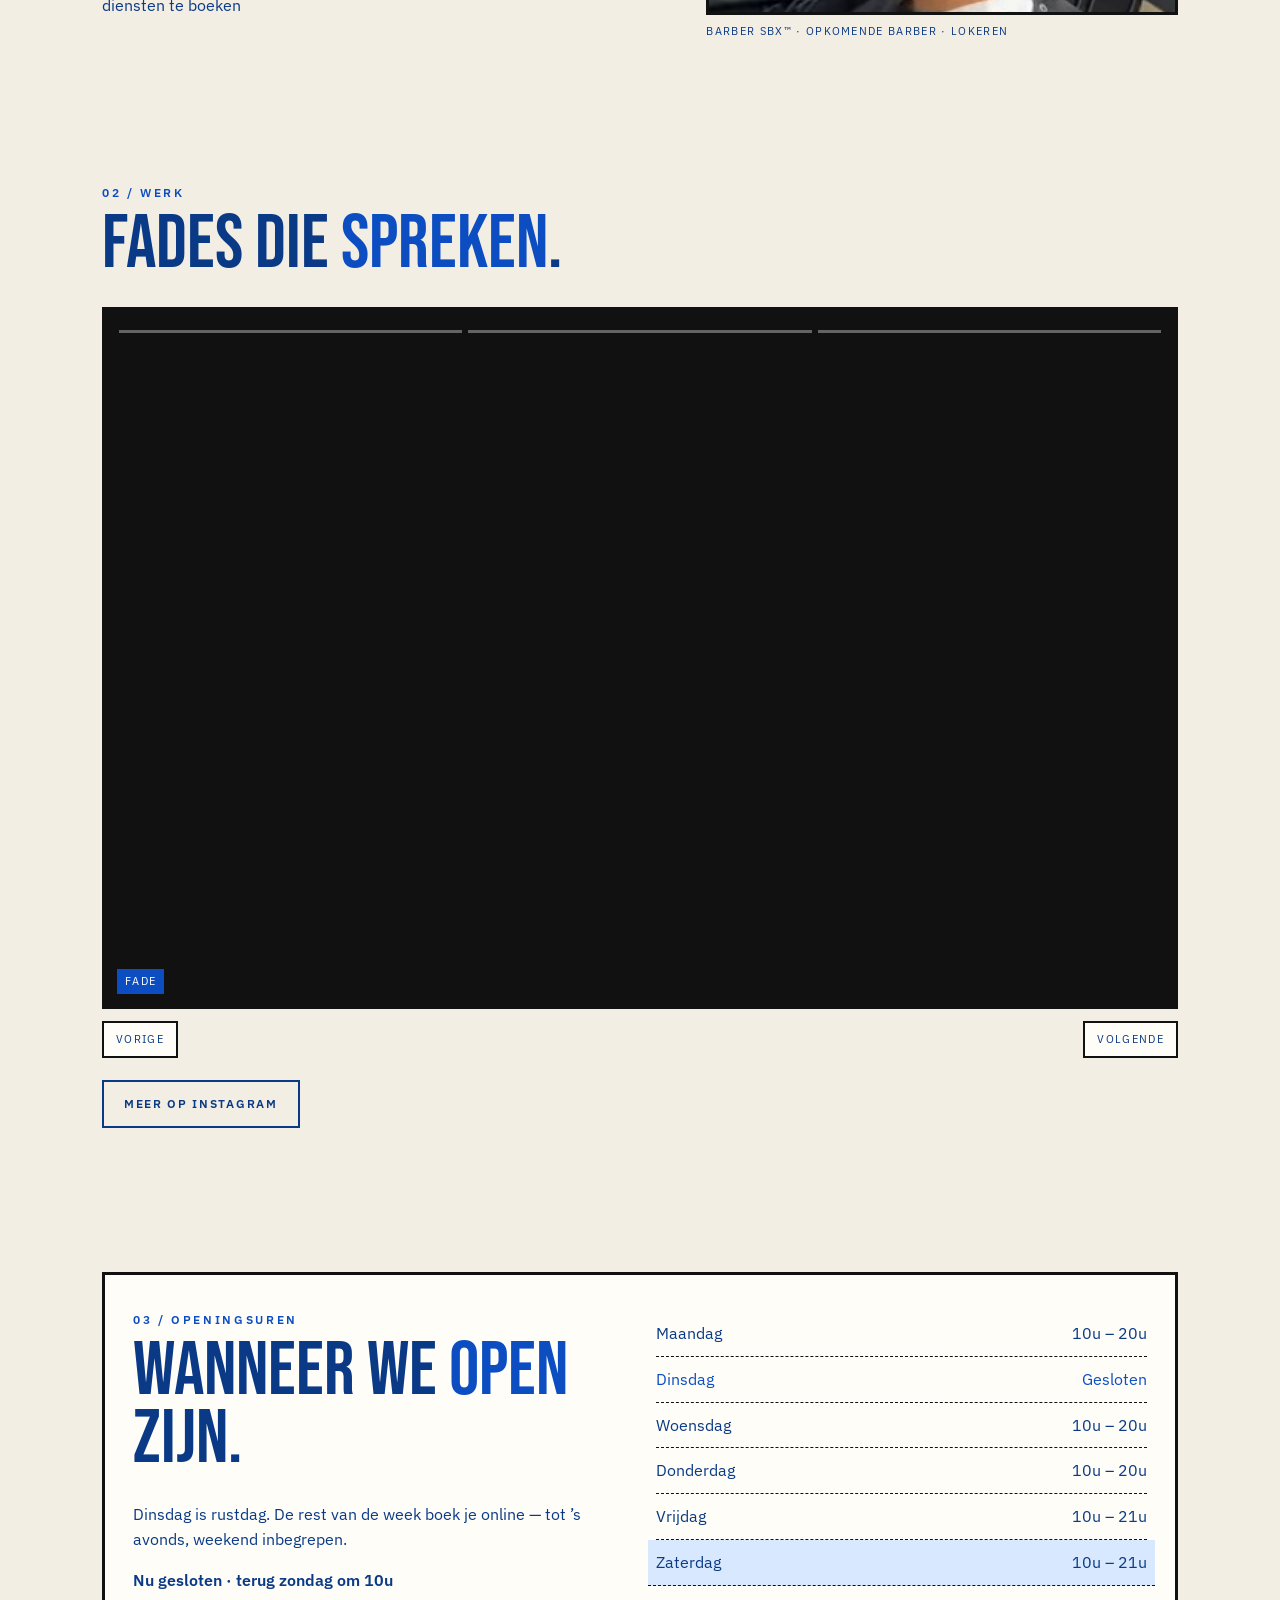
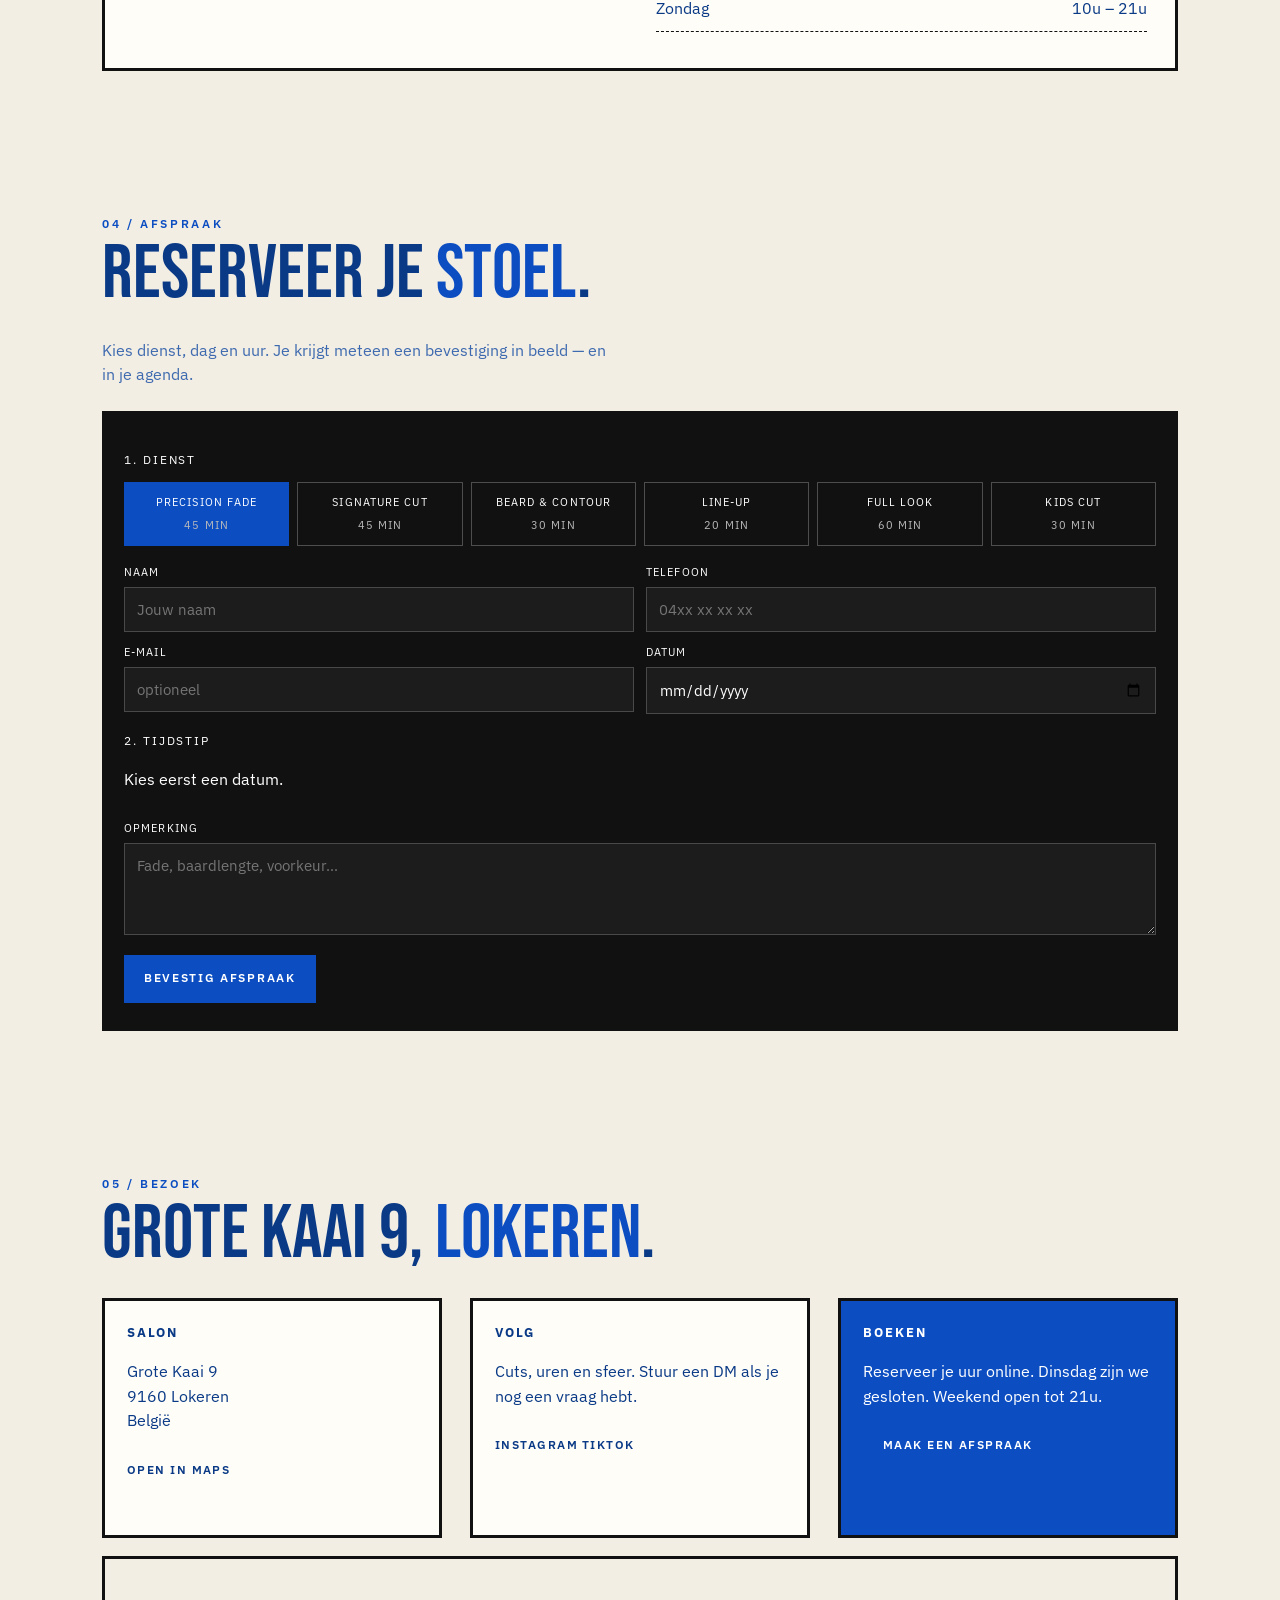
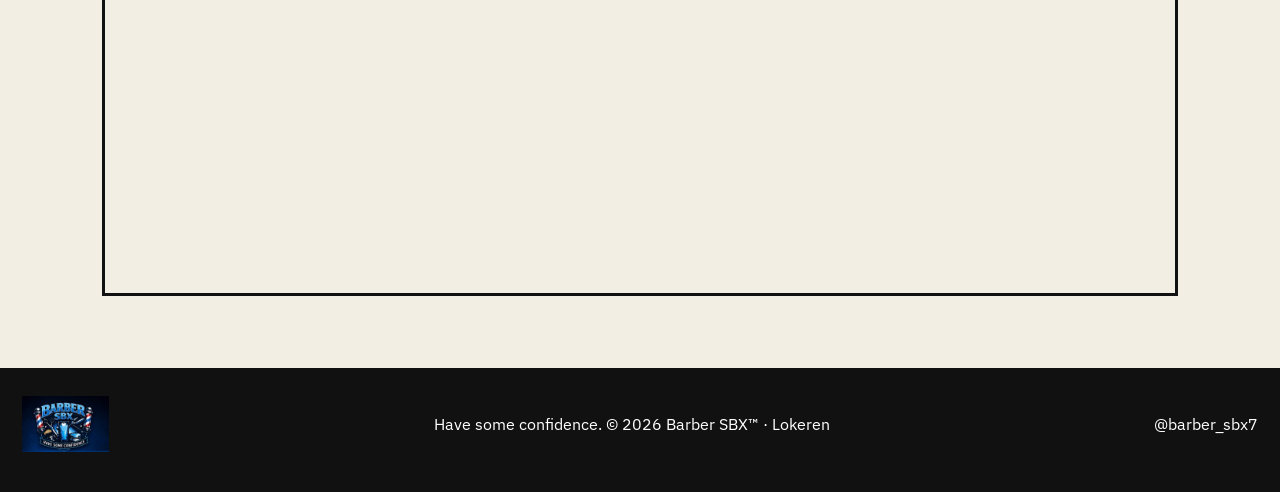
==== commit c104cd68: "Switch the live street site letters to blue and white. Co-authored-by: Cursor <cursoragent@cursor.co" ====
--- a/index.html
+++ b/index.html
@@ -111,7 +111,7 @@
             </ul>
           </div>
           <figure>
-            <img src="./assets/images/work-5.jpg" alt="Textured fade bij Barber SBX in Lokeren" />
+            <img src="./assets/images/work-5.jpg?v=shop" alt="Krullen en fade in de stoel bij Barber SBX in Lokeren" />
             <figcaption>Barber SBX™ · Opkomende barber · Lokeren</figcaption>
           </figure>
         </div>
@@ -120,55 +120,51 @@
       <section class="block gallery" id="werk">
         <p class="kicker">02 / Werk</p>
         <h2>Fades die <i>spreken</i>.</h2>
-        <div class="strip">
-          <figure>
+        <div class="cut-show" data-cut-show aria-roledescription="slideshow" aria-label="Voorbeeldkapsels">
+          <div class="cut-stage">
+            <div class="cut-progress" data-cut-progress></div>
             <video
-              autoplay
               muted
-              loop
               playsinline
               webkit-playsinline
               preload="metadata"
               disablepictureinpicture
               controlslist="nodownload nofullscreen noremoteplayback"
+              data-label="Fade"
               aria-label="Voorbeeldkapsel fade van Barber SBX"
             >
               <source src="./assets/video/cut-1.mp4" type="video/mp4" />
             </video>
-            <span>Fade</span>
-          </figure>
-          <figure>
             <video
-              autoplay
               muted
-              loop
               playsinline
               webkit-playsinline
               preload="metadata"
               disablepictureinpicture
               controlslist="nodownload nofullscreen noremoteplayback"
+              data-label="Cut"
               aria-label="Voorbeeldkapsel cut van Barber SBX"
             >
               <source src="./assets/video/cut-2.mp4" type="video/mp4" />
             </video>
-            <span>Cut</span>
-          </figure>
-          <figure>
             <video
-              autoplay
               muted
-              loop
               playsinline
               webkit-playsinline
               preload="metadata"
               disablepictureinpicture
               controlslist="nodownload nofullscreen noremoteplayback"
+              data-label="Fades"
               aria-label="Voorbeeldkapsels fades van Barber SBX"
             >
               <source src="./assets/video/cut-3.mp4" type="video/mp4" />
             </video>
-            <span>Fades</span>
-          </figure>
+            <span class="cut-label" data-cut-label>Fade</span>
+          </div>
+          <div class="cut-nav">
+            <button type="button" data-cut-prev>Vorige</button>
+            <button type="button" data-cut-next>Volgende</button>
+          </div>
         </div>
         <a class="btn ghost" href="https://www.instagram.com/barber_sbx7/" target="_blank" rel="noopener">
           Meer op Instagram
--- a/styles.css
+++ b/styles.css
@@ -1,9 +1,9 @@
 :root {
   --paper: #f3eee4;
-  --ink: #111111;
-  --muted: #5c574e;
-  --red: #d0122a;
-  --red-2: #ff3b4e;
+  --ink: #0a3a86;
+  --muted: #3e6aaf;
+  --red: #0c4ec2;
+  --red-2: #3da6ff;
   --line: #111111;
   --white: #fffdf8;
 }
@@ -146,7 +146,7 @@
   font-weight: 400;
 }
 .hero h1 span { color: var(--red-2); }
-.lead { max-width: 420px; color: #ece7dc; }
+.lead { max-width: 420px; color: #fff; }
 .hero-cta { display: flex; flex-wrap: wrap; gap: 10px; margin: 22px 0 28px; }
 .facts {
   display: grid;
@@ -163,7 +163,7 @@
   text-transform: uppercase;
   letter-spacing: 0.14em;
   font-size: 10px;
-  color: #cfc8bb;
+  color: #c5ddff;
 }
 
 video::-webkit-media-controls,
@@ -205,7 +205,7 @@
   line-height: 1;
 }
 figure { margin: 0; }
-figure img { width: 100%; height: 520px; object-fit: cover; border: 3px solid #111; }
+figure img { width: 100%; height: 520px; object-fit: cover; object-position: center 42%; border: 3px solid #111; }
 figcaption { margin-top: 8px; text-transform: uppercase; letter-spacing: 0.12em; font-size: 11px; }
 
 .strip {
@@ -245,6 +245,105 @@
   letter-spacing: 0.12em;
 }
 
+.cut-show { margin-bottom: 22px; }
+
+.cut-stage {
+  position: relative;
+  height: min(78vh, 720px);
+  overflow: hidden;
+  background: #111;
+  border: 3px solid #111;
+  cursor: pointer;
+}
+
+.cut-stage video {
+  position: absolute;
+  inset: 0;
+  width: 100%;
+  height: 100%;
+  max-width: none;
+  object-fit: cover;
+  opacity: 0;
+  pointer-events: none;
+  transition: opacity 0.45s ease;
+}
+
+.cut-stage video.is-active,
+.cut-show:not(.is-ready) .cut-stage video:first-of-type {
+  opacity: 1;
+  z-index: 1;
+}
+
+.cut-progress {
+  position: absolute;
+  z-index: 3;
+  top: 14px;
+  left: 14px;
+  right: 14px;
+  display: flex;
+  gap: 6px;
+}
+
+.cut-progress button {
+  position: relative;
+  flex: 1;
+  height: 16px;
+  padding: 0;
+  border: 0;
+  background: transparent;
+  cursor: pointer;
+}
+
+.cut-progress button::before {
+  content: "";
+  position: absolute;
+  left: 0;
+  right: 0;
+  top: 6px;
+  height: 3px;
+  background: rgba(255, 255, 255, 0.35);
+}
+
+.cut-progress i {
+  position: absolute;
+  left: 0;
+  top: 6px;
+  height: 3px;
+  width: 0;
+  background: #fff;
+  pointer-events: none;
+}
+
+.cut-label {
+  position: absolute;
+  z-index: 2;
+  left: 12px;
+  bottom: 12px;
+  background: var(--red);
+  color: #fff;
+  padding: 4px 8px;
+  font-size: 11px;
+  text-transform: uppercase;
+  letter-spacing: 0.12em;
+  pointer-events: none;
+}
+
+.cut-nav {
+  display: flex;
+  justify-content: space-between;
+  gap: 12px;
+  margin-top: 12px;
+}
+
+.cut-nav > button {
+  border: 2px solid #111;
+  background: var(--white);
+  text-transform: uppercase;
+  letter-spacing: 0.12em;
+  font-size: 11px;
+  padding: 8px 12px;
+}
+
 .ticket {
   display: grid;
   grid-template-columns: 1fr 1fr;
@@ -261,7 +360,7 @@
   border-bottom: 1px dashed #111;
   padding: 10px 0;
 }
-.hours-table li.today { background: #ffe3e6; margin: 0 -8px; padding: 10px 8px; }
+.hours-table li.today { background: #d7e8ff; margin: 0 -8px; padding: 10px 8px; }
 .hours-table li.closed { color: var(--red); }
 
 .note { color: var(--muted); max-width: 520px; }
@@ -375,6 +474,7 @@
   .about-grid, .ticket, .cards, .book-grid, .facts { grid-template-columns: 1fr; }
   .float-book { display: grid; }
   figure img, .strip img, .strip video { height: 280px; }
+  .cut-stage { height: min(72vh, 560px); }
 }
 
 @media (max-width: 640px) {
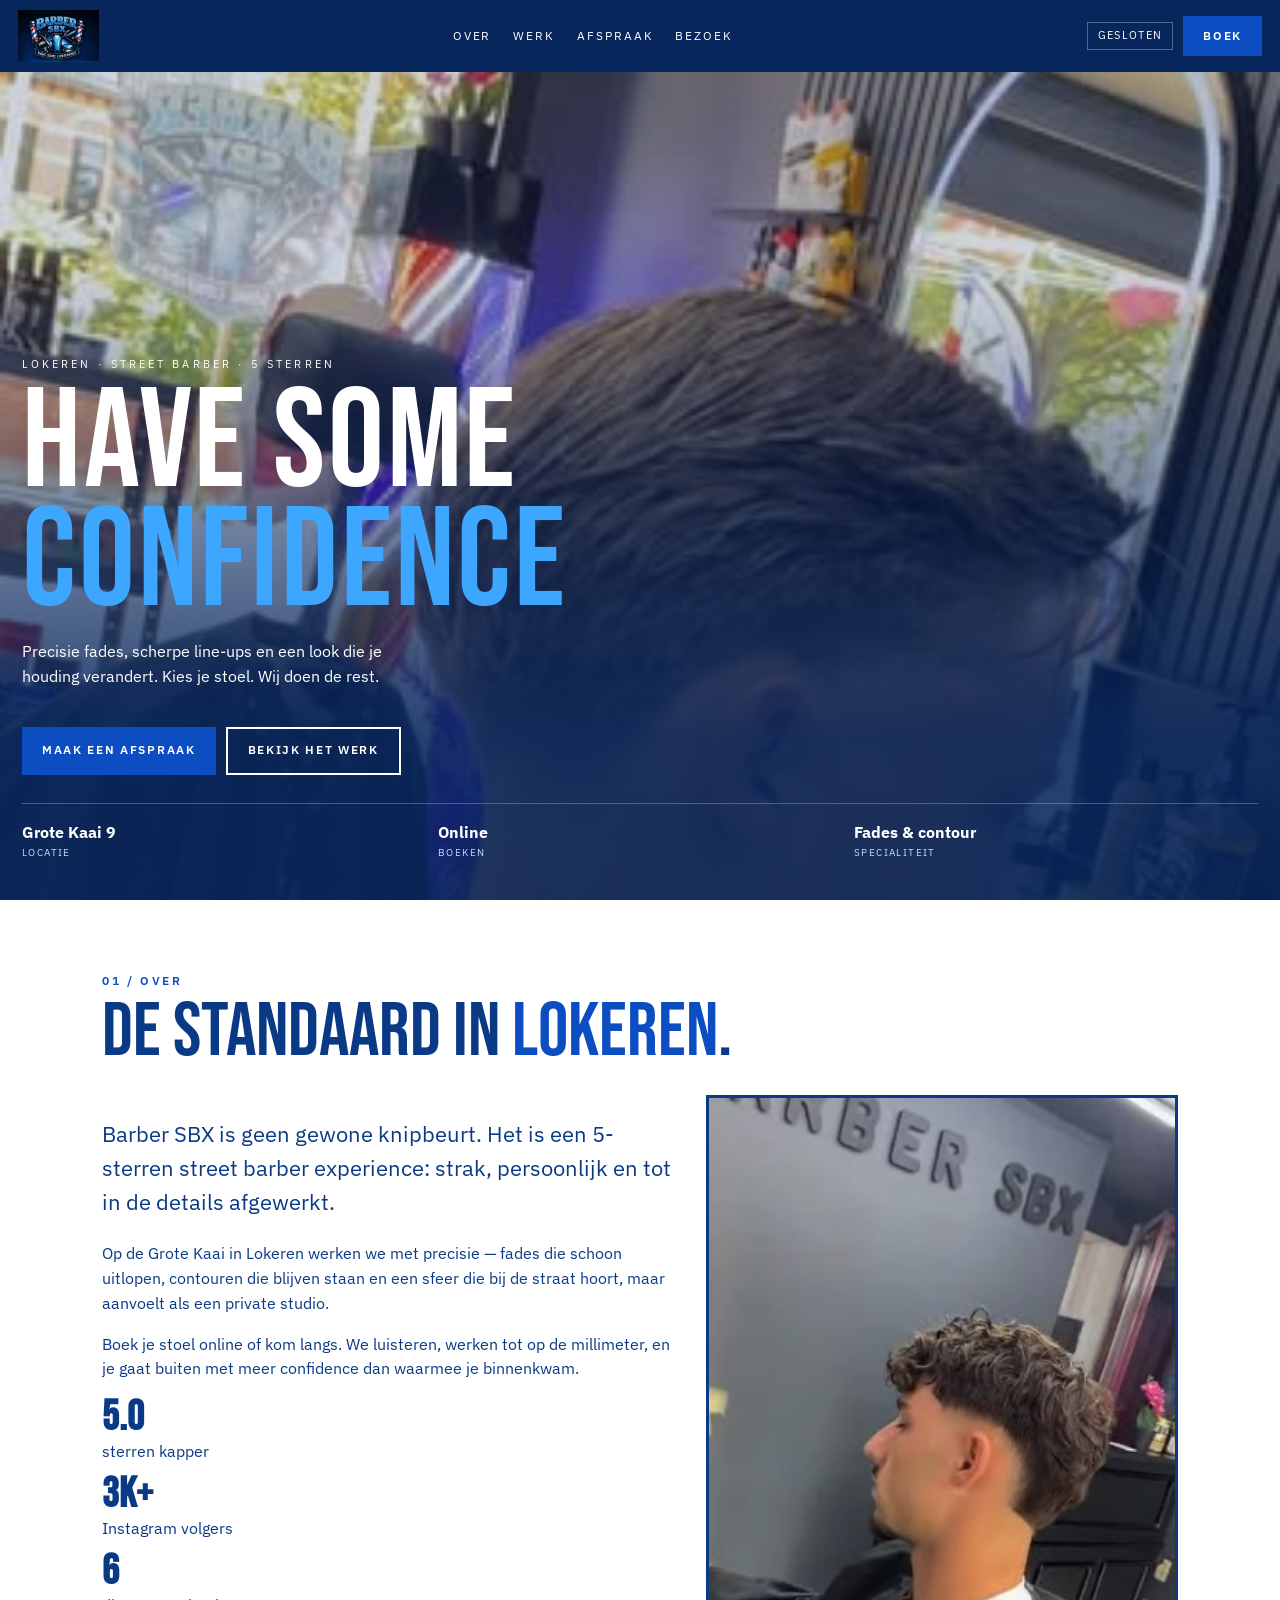
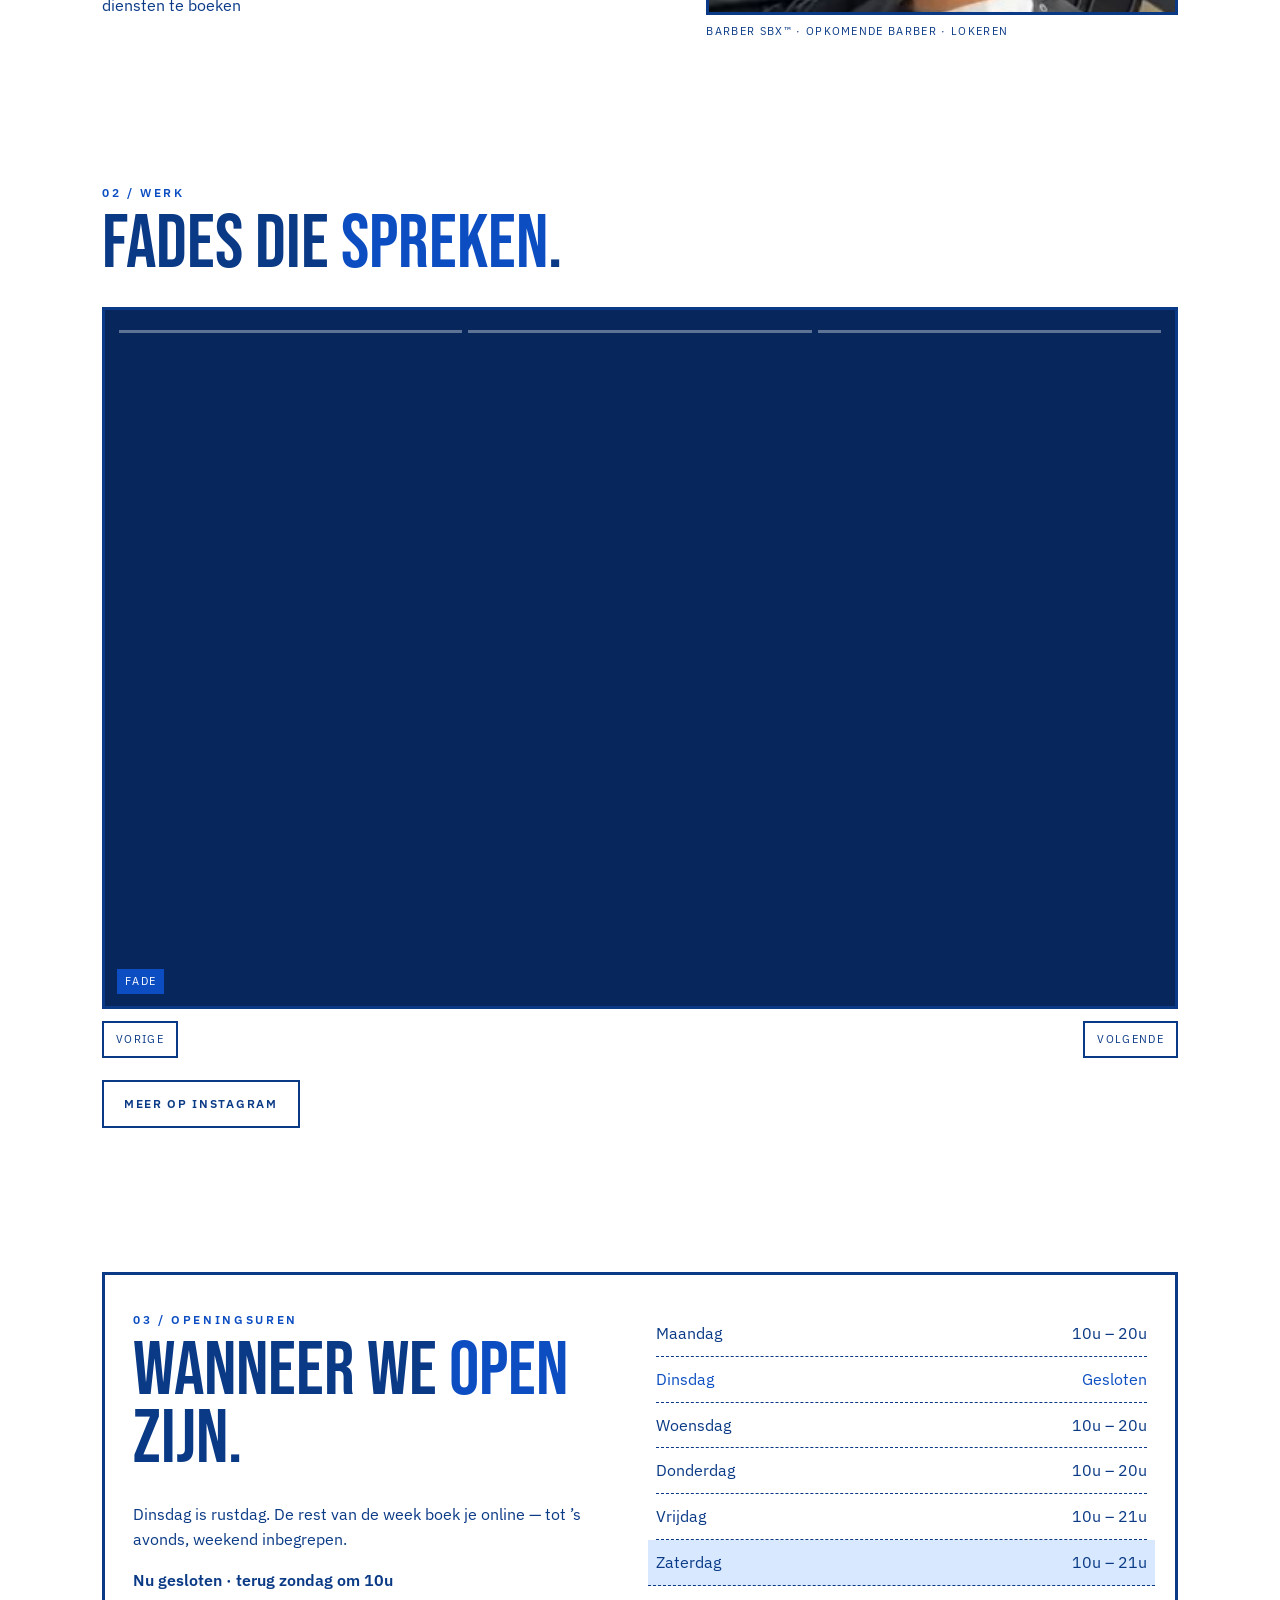
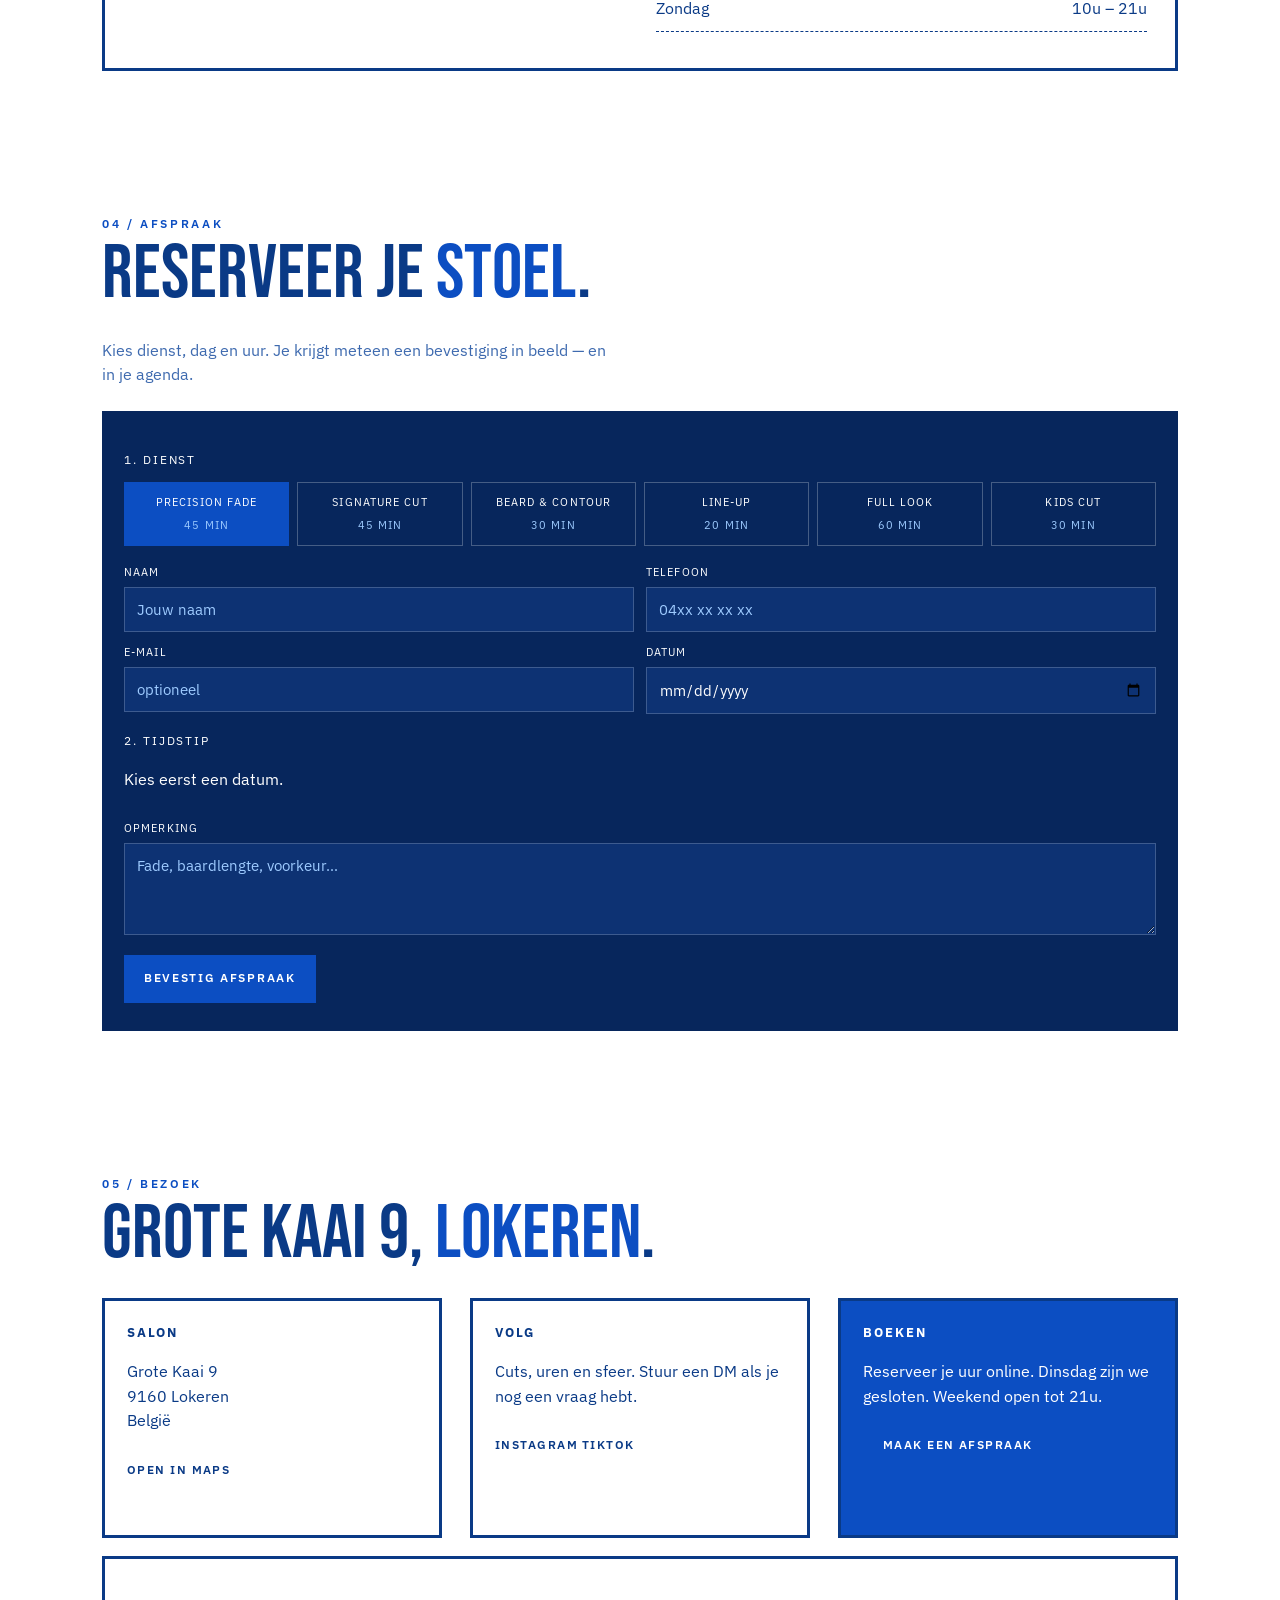
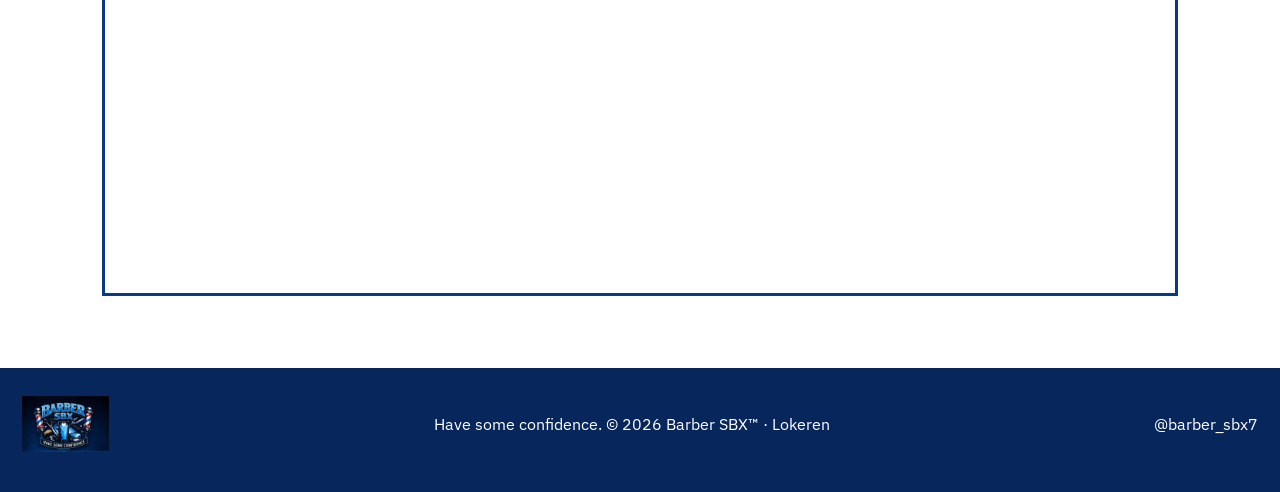
==== commit bd56dbc1: "Keep every letter white or blue across the street site. Co-authored-by: Cursor <cursoragent@cursor.c" ====
--- a/index.html
+++ b/index.html
@@ -8,7 +8,7 @@
       name="description"
       content="Barber SBX in Lokeren. 5-sterren street barber voor precisie fades, knipbeurten en baard. Grote Kaai 9. Boek online je afspraak."
     />
-    <meta name="theme-color" content="#111111" />
+    <meta name="theme-color" content="#0a3a86" />
     <link rel="icon" href="./assets/brand/favicon.svg" type="image/svg+xml" />
     <meta property="og:title" content="Barber SBX™ | Have Some Confidence" />
     <meta
@@ -24,7 +24,7 @@
       href="https://fonts.googleapis.com/css2?family=Bebas+Neue&family=IBM+Plex+Sans:ital,wght@0,400;0,500;0,600;1,400&display=swap"
       rel="stylesheet"
     />
-    <link rel="stylesheet" href="./styles.css" />
+    <link rel="stylesheet" href="./styles.css?v=blauw-wit" />
   </head>
   <body>
     <div class="loader" id="loader">
--- a/styles.css
+++ b/styles.css
@@ -1,11 +1,12 @@
 :root {
-  --paper: #f3eee4;
+  --paper: #ffffff;
   --ink: #0a3a86;
   --muted: #3e6aaf;
   --red: #0c4ec2;
   --red-2: #3da6ff;
-  --line: #111111;
-  --white: #fffdf8;
+  --line: #0a3a86;
+  --white: #ffffff;
+  --deep: #07265c;
 }
 
 * { box-sizing: border-box; }
@@ -43,7 +44,7 @@
   align-items: center;
   justify-content: space-between;
   padding: 0 18px;
-  background: #111;
+  background: var(--deep);
   color: #fff;
 }
 .nav img { height: 52px; }
@@ -61,7 +62,7 @@
   letter-spacing: 0.12em;
   text-transform: uppercase;
 }
-.status-pill.open { border-color: #7dff9a; color: #7dff9a; }
+.status-pill.open { border-color: #9ecbff; color: #9ecbff; }
 .nav-toggle {
   display: none;
   width: 44px;
@@ -120,7 +121,7 @@
   position: absolute;
   inset: 0;
   z-index: 2;
-  background: linear-gradient(to top, rgba(0,0,0,0.86) 18%, rgba(0,0,0,0.15) 70%);
+  background: linear-gradient(to top, rgba(7,38,92,0.88) 18%, rgba(7,38,92,0.18) 70%);
 }
 .hero-copy {
   position: relative;
@@ -205,7 +206,7 @@
   line-height: 1;
 }
 figure { margin: 0; }
-figure img { width: 100%; height: 520px; object-fit: cover; object-position: center 42%; border: 3px solid #111; }
+figure img { width: 100%; height: 520px; object-fit: cover; object-position: center 42%; border: 3px solid var(--ink); }
 figcaption { margin-top: 8px; text-transform: uppercase; letter-spacing: 0.12em; font-size: 11px; }
 
 .strip {
@@ -229,7 +230,7 @@
   width: 100%;
   height: 360px;
   object-fit: cover;
-  border: 3px solid #111;
+  border: 3px solid var(--ink);
   display: block;
   pointer-events: none;
 }
@@ -251,8 +252,8 @@
   position: relative;
   height: min(78vh, 720px);
   overflow: hidden;
-  background: #111;
-  border: 3px solid #111;
+  background: var(--deep);
+  border: 3px solid var(--ink);
   cursor: pointer;
 }
 
@@ -336,7 +337,7 @@
 }
 
 .cut-nav > button {
-  border: 2px solid #111;
+  border: 2px solid var(--ink);
   background: var(--white);
   text-transform: uppercase;
   letter-spacing: 0.12em;
@@ -349,7 +350,7 @@
   grid-template-columns: 1fr 1fr;
   gap: 32px;
   background: var(--white);
-  border: 3px solid #111;
+  border: 3px solid var(--ink);
   padding: 36px 28px;
 }
 .live-line { font-weight: 600; }
@@ -357,7 +358,7 @@
 .hours-table li {
   display: flex;
   justify-content: space-between;
-  border-bottom: 1px dashed #111;
+  border-bottom: 1px dashed var(--ink);
   padding: 10px 0;
 }
 .hours-table li.today { background: #d7e8ff; margin: 0 -8px; padding: 10px 8px; }
@@ -365,7 +366,7 @@
 
 .note { color: var(--muted); max-width: 520px; }
 .book-form, .book-success {
-  background: #111;
+  background: var(--deep);
   color: #fff;
   padding: 28px 22px;
   margin-top: 24px;
@@ -381,7 +382,7 @@
   padding: 8px;
   text-align: center;
 }
-.service-chip em { display: block; font-style: normal; font-size: 11px; color: #bbb; }
+.service-chip em { display: block; font-style: normal; font-size: 11px; color: #9ecbff; }
 .service-chip input:checked + span, .slot.active {
   background: var(--red);
   border-color: var(--red);
@@ -389,20 +390,21 @@
 .book-grid { display: grid; grid-template-columns: 1fr 1fr; gap: 12px; margin: 18px 0; }
 .book-form label { display: flex; flex-direction: column; gap: 6px; text-transform: uppercase; letter-spacing: 0.1em; font-size: 11px; }
 .book-form input, .book-form textarea {
-  background: #1c1c1c;
+  background: #0d3273;
   border: 1px solid rgba(255,255,255,0.2);
   padding: 10px 12px;
   text-transform: none;
   letter-spacing: 0;
   font-size: 15px;
 }
+.book-form ::placeholder { color: #9ecbff; opacity: 1; }
 .wide { grid-column: 1 / -1; display: flex; flex-direction: column; gap: 6px; margin: 12px 0 20px; }
 .slot { min-height: 44px; color: #fff; }
 .slot:disabled { opacity: 0.35; }
 
 .cards { grid-template-columns: repeat(3, 1fr); }
 .cards article {
-  border: 3px solid #111;
+  border: 3px solid var(--ink);
   padding: 22px;
   min-height: 240px;
   background: var(--white);
@@ -410,7 +412,7 @@
 .cards .hot { background: var(--red); color: #fff; }
 .cards h3 { margin: 0 0 12px; text-transform: uppercase; letter-spacing: 0.16em; font-size: 13px; }
 .cards a { display: inline-block; margin-top: 12px; text-transform: uppercase; letter-spacing: 0.12em; font-size: 12px; font-weight: 600; }
-.map-wrap { margin-top: 18px; border: 3px solid #111; height: 340px; overflow: hidden; }
+.map-wrap { margin-top: 18px; border: 3px solid var(--ink); height: 340px; overflow: hidden; }
 .map-wrap iframe { width: 100%; height: 100%; border: 0; }
 
 .float-book {
@@ -432,7 +434,7 @@
 }
 
 .footer {
-  background: #111;
+  background: var(--deep);
   color: #fff;
   padding: 28px 22px 40px;
   display: flex;
@@ -460,7 +462,7 @@
   .nav-links {
     position: fixed;
     inset: 0;
-    background: #111;
+    background: var(--deep);
     flex-direction: column;
     padding: 100px 28px;
     gap: 20px;
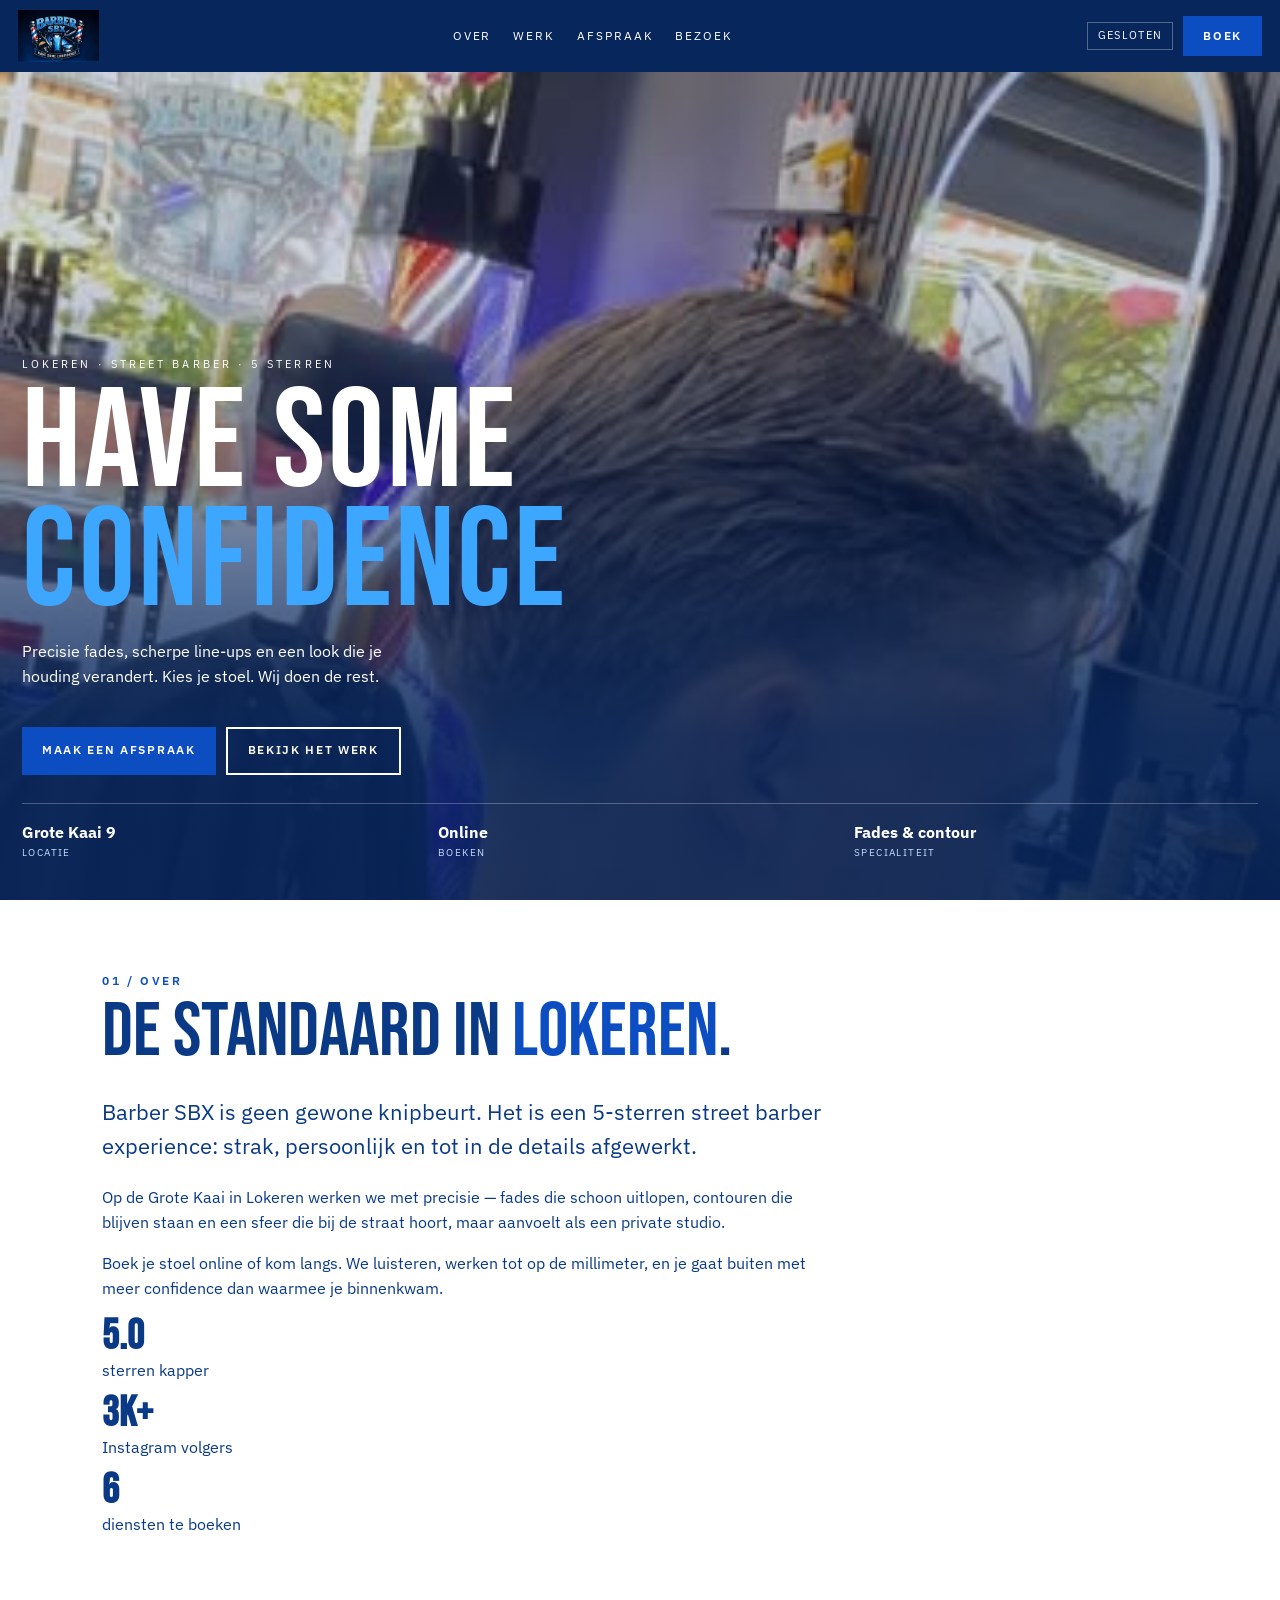
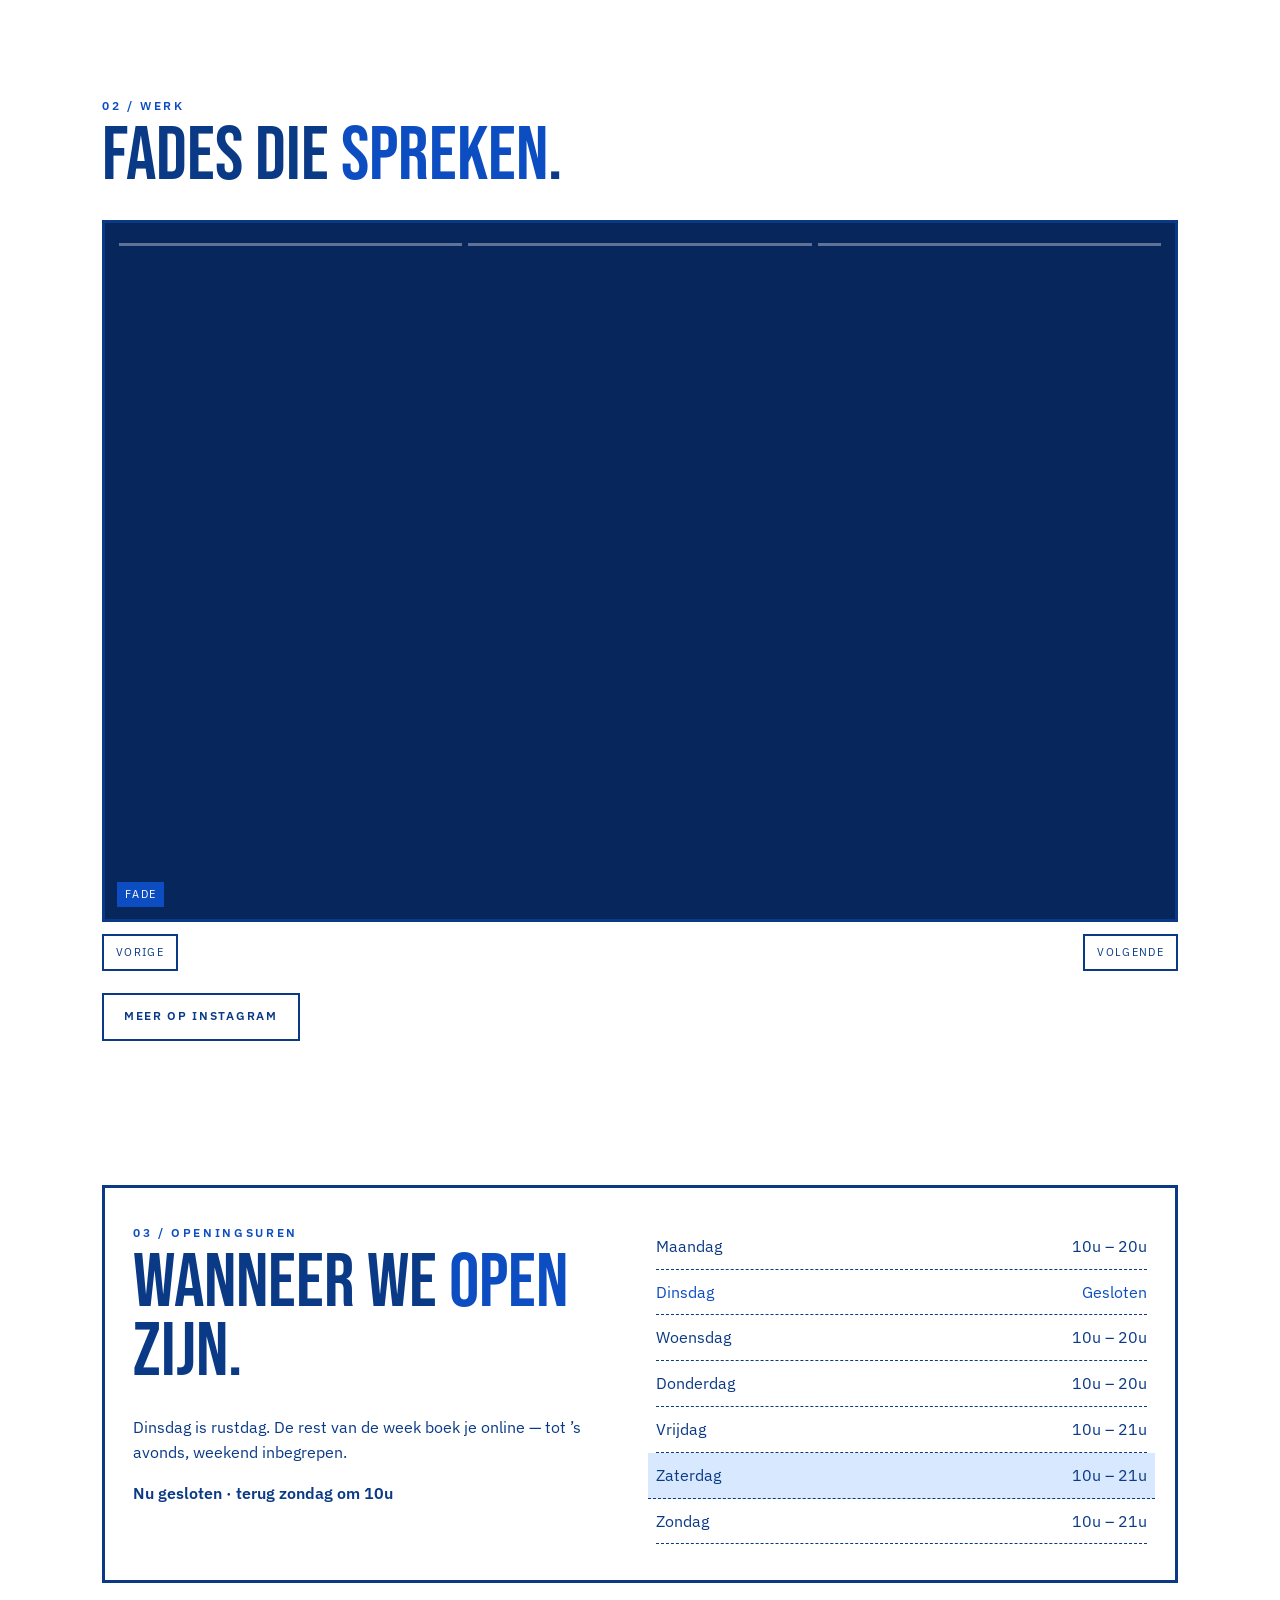
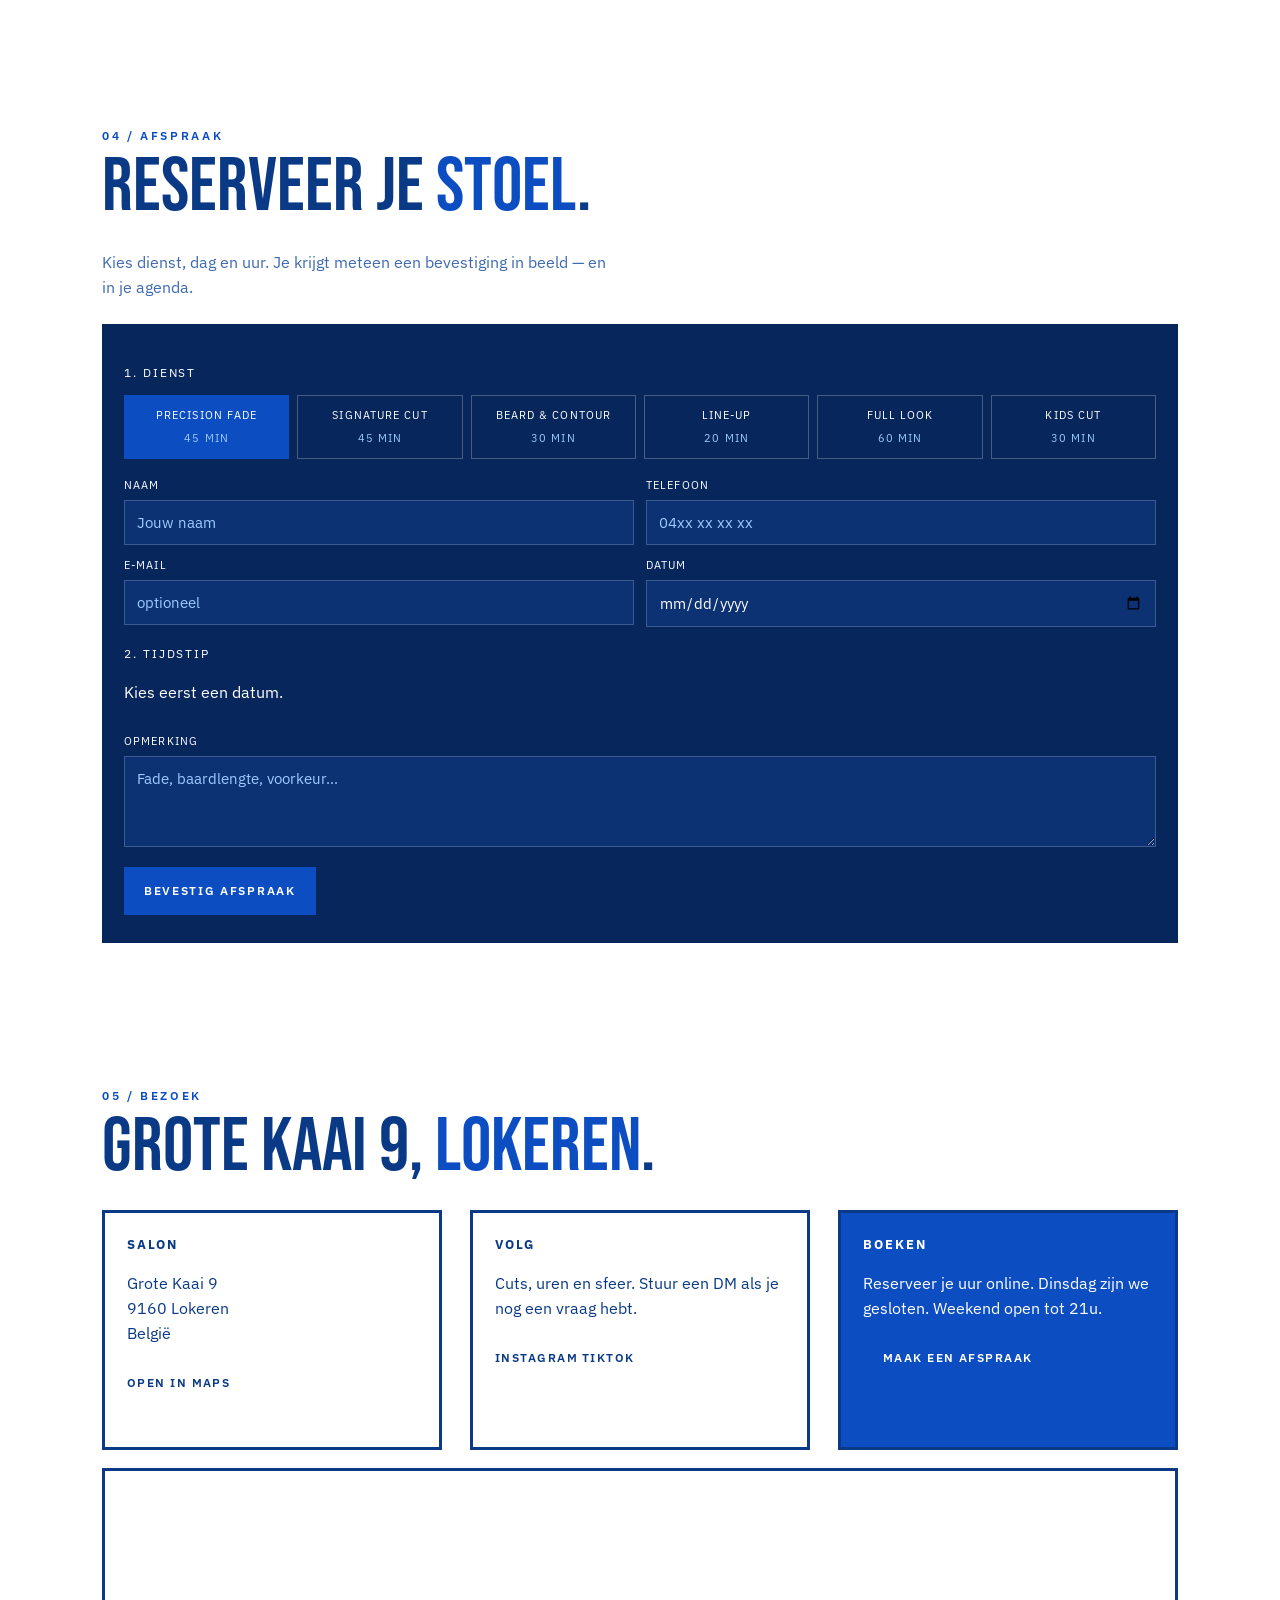
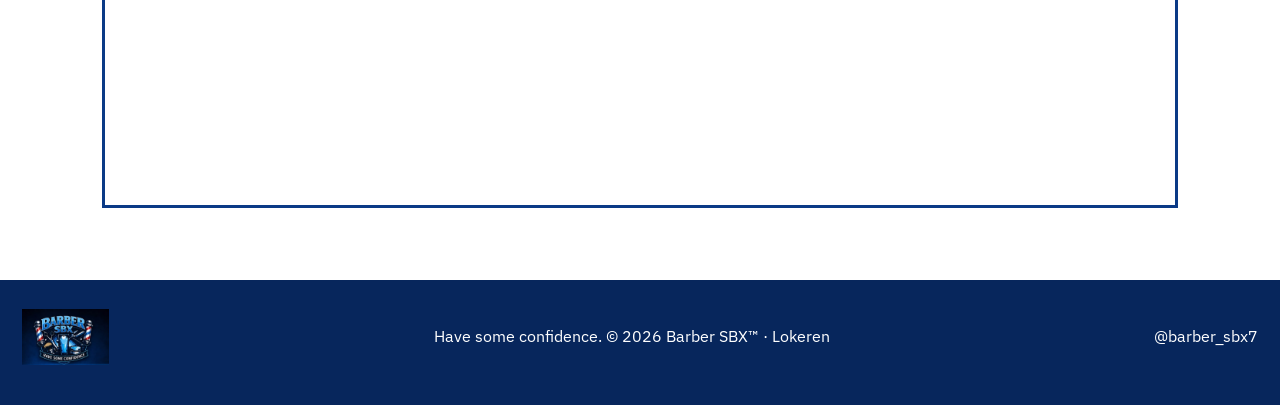
==== commit 80d02cf4: "Remove the about portrait from the site. Co-authored-by: Cursor <cursoragent@cursor.com>" ====
--- a/index.html
+++ b/index.html
@@ -110,10 +110,6 @@
               <li><strong data-count="6" data-suffix="">0</strong> diensten te boeken</li>
             </ul>
           </div>
-          <figure>
-            <img src="./assets/images/work-5.jpg?v=shop" alt="Krullen en fade in de stoel bij Barber SBX in Lokeren" />
-            <figcaption>Barber SBX™ · Opkomende barber · Lokeren</figcaption>
-          </figure>
         </div>
       </section>
 
--- a/styles.css
+++ b/styles.css
@@ -193,7 +193,10 @@
 }
 h2 i { color: var(--red); font-style: normal; }
 .lede { font-size: 22px; }
-.about-grid, .cards {
+.about-grid {
+  max-width: 720px;
+}
+.cards {
   display: grid;
   grid-template-columns: 1.1fr 0.9fr;
   gap: 28px;
